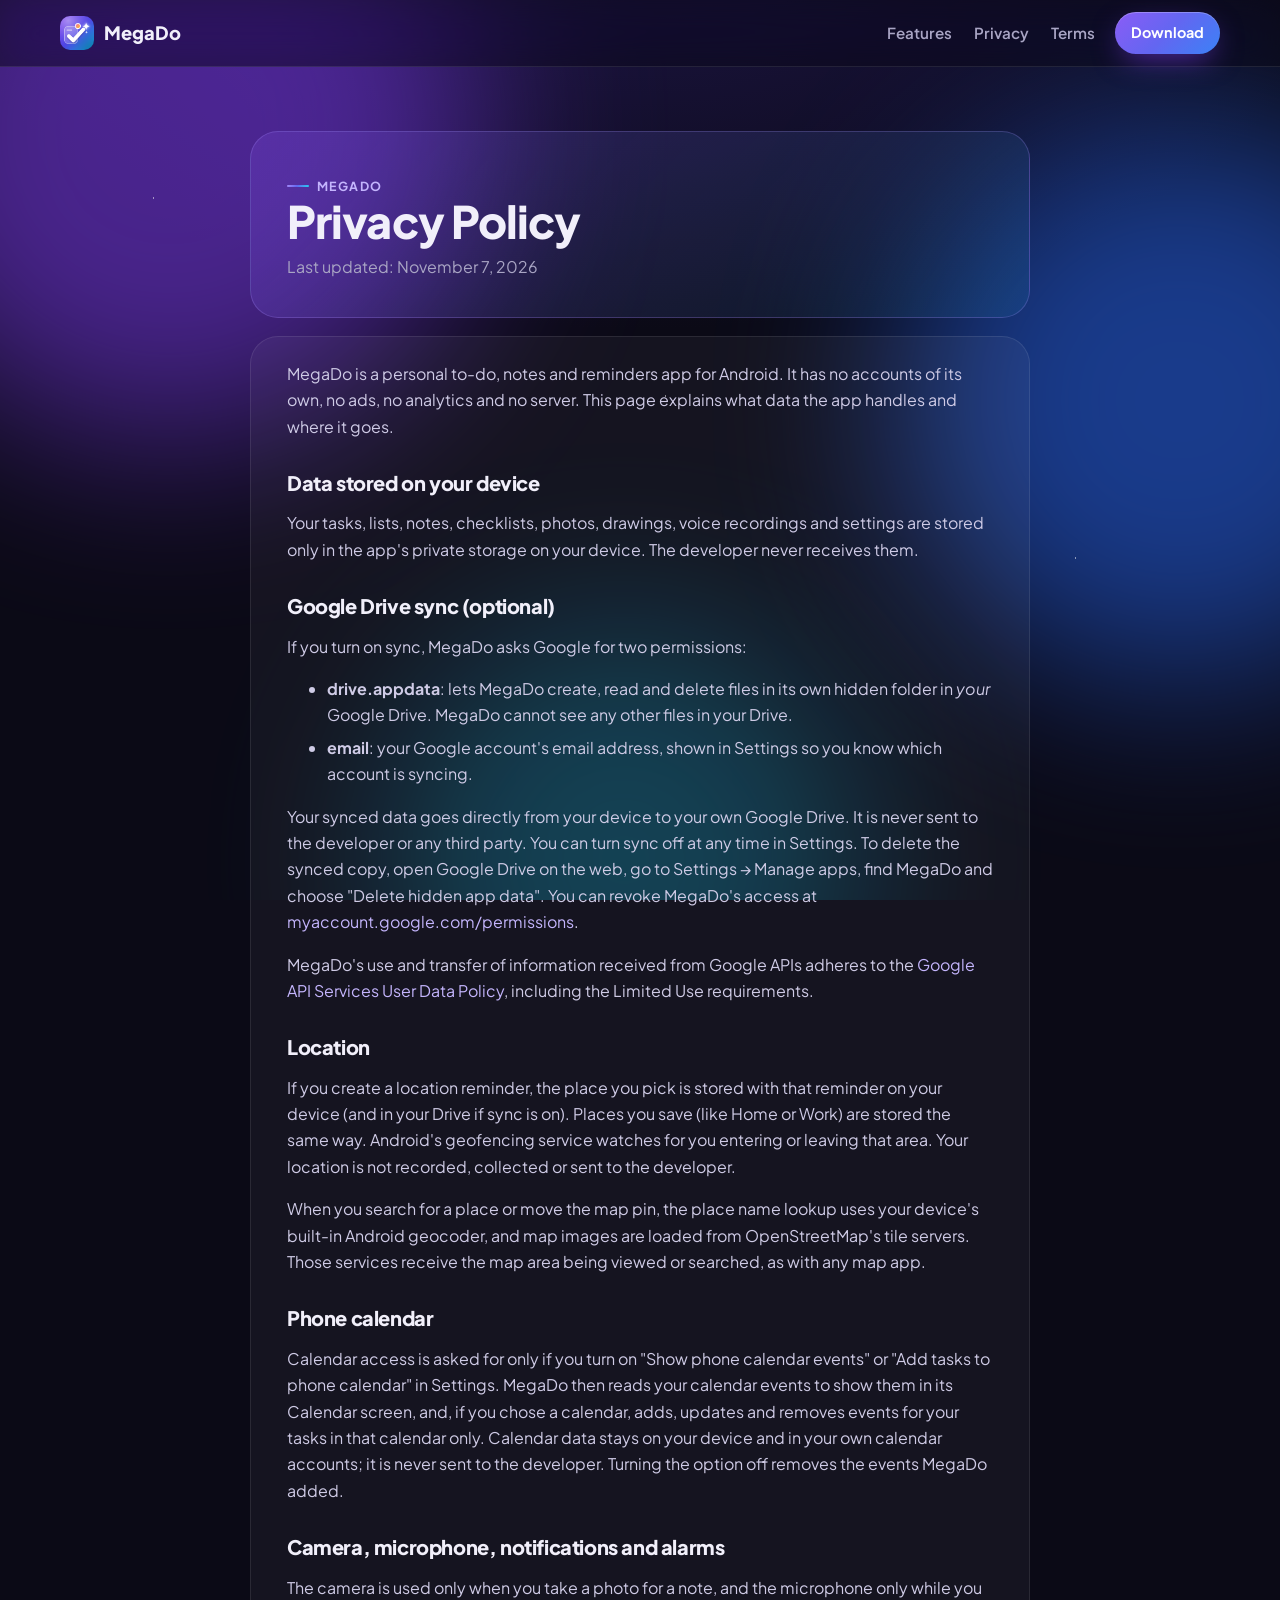
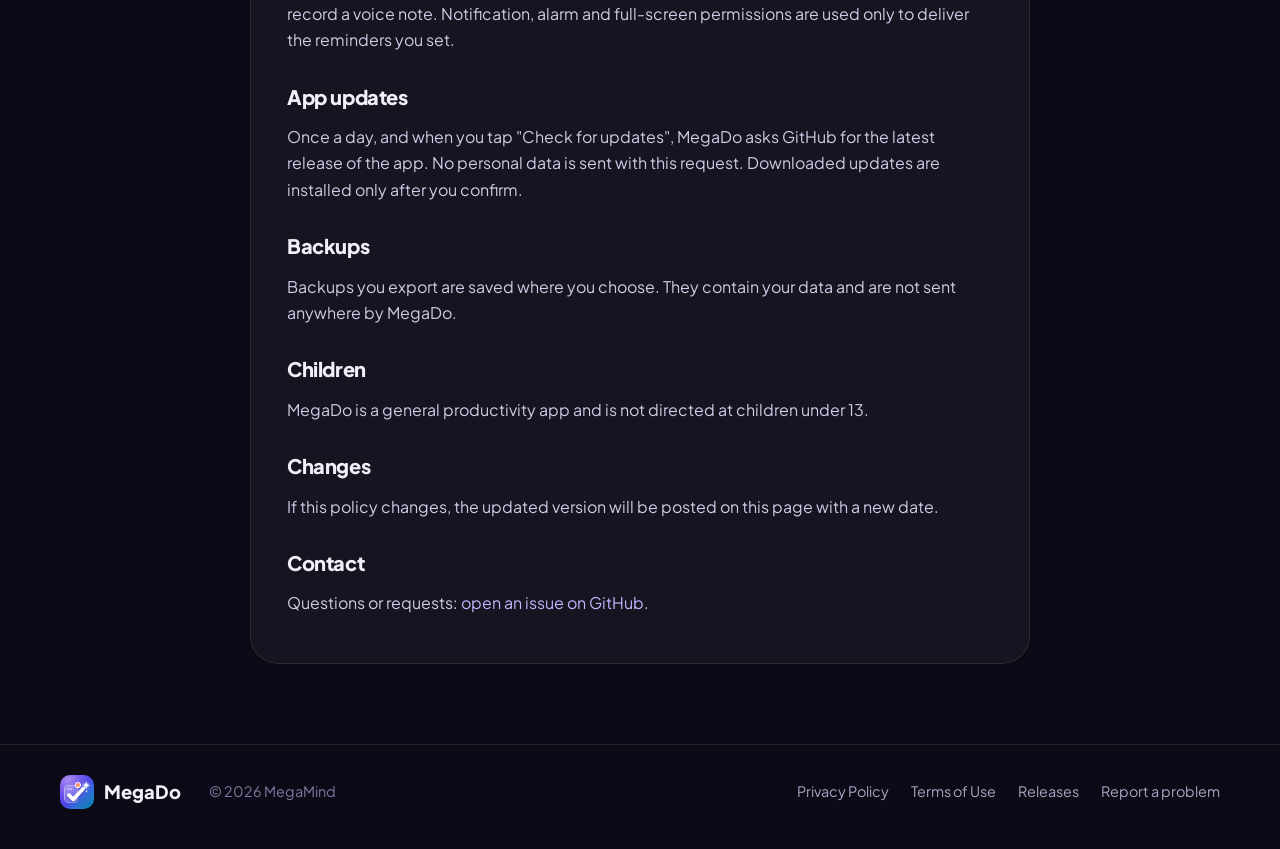
==== privacy.html @ b0abfb49 "2.2: saved places and place-aware quick add (features, FAQ on how fast location reminders fire, priv" ====
<!doctype html>
<html lang="en">
<head>
<meta charset="utf-8">
<meta name="viewport" content="width=device-width, initial-scale=1">
<title>MegaDo Privacy Policy</title>
<meta name="description" content="How MegaDo handles your data: stored on your device, optional sync to your own Google Drive, no ads or tracking.">
<link rel="canonical" href="https://megamind2999.github.io/MegaDoApk/privacy.html">
<link rel="icon" href="icon.png">
<meta name="theme-color" content="#0b0a16">
<link rel="preconnect" href="https://fonts.googleapis.com">
<link rel="preconnect" href="https://fonts.gstatic.com" crossorigin>
<link href="https://fonts.googleapis.com/css2?family=Plus+Jakarta+Sans:wght@400;500;600;700;800&display=swap" rel="stylesheet">
<link rel="stylesheet" href="style.css">
</head>
<body>
<div class="aurora" aria-hidden="true"><span></span><span></span><span></span></div>
<div class="stars" aria-hidden="true"></div>
<header class="topbar">
  <div class="wrap">
    <a class="brand" href="./"><img src="icon.png" alt="" width="34" height="34">MegaDo</a>
    <nav class="links"><a href="./#features">Features</a><a href="privacy.html">Privacy</a><a href="terms.html">Terms</a></nav>
    <a class="btn" href="https://github.com/MegaMind2999/MegaDoApk/releases/latest/download/MegaDo.apk">Download</a>
  </div>
</header>
<main class="wrap">
<div class="doc">
<header>
  <span class="eyebrow">MegaDo</span>
  <h1>Privacy Policy</h1>
  <p>Last updated: November 7, 2026</p>
</header>
<article>
<p>MegaDo is a personal to-do, notes and reminders app for Android. It has no accounts of its own, no ads, no analytics and no server. This page explains what data the app handles and where it goes.</p>

<h2>Data stored on your device</h2>
<p>Your tasks, lists, notes, checklists, photos, drawings, voice recordings and settings are stored only in the app's private storage on your device. The developer never receives them.</p>

<h2>Google Drive sync (optional)</h2>
<p>If you turn on sync, MegaDo asks Google for two permissions:</p>
<ul>
  <li><b>drive.appdata</b>: lets MegaDo create, read and delete files in its own hidden folder in <i>your</i> Google Drive. MegaDo cannot see any other files in your Drive.</li>
  <li><b>email</b>: your Google account's email address, shown in Settings so you know which account is syncing.</li>
</ul>
<p>Your synced data goes directly from your device to your own Google Drive. It is never sent to the developer or any third party. You can turn sync off at any time in Settings. To delete the synced copy, open Google Drive on the web, go to Settings → Manage apps, find MegaDo and choose "Delete hidden app data". You can revoke MegaDo's access at <a href="https://myaccount.google.com/permissions">myaccount.google.com/permissions</a>.</p>
<p>MegaDo's use and transfer of information received from Google APIs adheres to the <a href="https://developers.google.com/terms/api-services-user-data-policy">Google API Services User Data Policy</a>, including the Limited Use requirements.</p>

<h2>Location</h2>
<p>If you create a location reminder, the place you pick is stored with that reminder on your device (and in your Drive if sync is on). Places you save (like Home or Work) are stored the same way. Android's geofencing service watches for you entering or leaving that area. Your location is not recorded, collected or sent to the developer.</p>
<p>When you search for a place or move the map pin, the place name lookup uses your device's built-in Android geocoder, and map images are loaded from OpenStreetMap's tile servers. Those services receive the map area being viewed or searched, as with any map app.</p>

<h2>Phone calendar</h2>
<p>Calendar access is asked for only if you turn on "Show phone calendar events" or "Add tasks to phone calendar" in Settings. MegaDo then reads your calendar events to show them in its Calendar screen, and, if you chose a calendar, adds, updates and removes events for your tasks in that calendar only. Calendar data stays on your device and in your own calendar accounts; it is never sent to the developer. Turning the option off removes the events MegaDo added.</p>

<h2>Camera, microphone, notifications and alarms</h2>
<p>The camera is used only when you take a photo for a note, and the microphone only while you record a voice note. Notification, alarm and full-screen permissions are used only to deliver the reminders you set.</p>

<h2>App updates</h2>
<p>Once a day, and when you tap "Check for updates", MegaDo asks GitHub for the latest release of the app. No personal data is sent with this request. Downloaded updates are installed only after you confirm.</p>

<h2>Backups</h2>
<p>Backups you export are saved where you choose. They contain your data and are not sent anywhere by MegaDo.</p>

<h2>Children</h2>
<p>MegaDo is a general productivity app and is not directed at children under 13.</p>

<h2>Changes</h2>
<p>If this policy changes, the updated version will be posted on this page with a new date.</p>

<h2>Contact</h2>
<p>Questions or requests: <a href="https://github.com/MegaMind2999/MegaDoApk/issues">open an issue on GitHub</a>.</p>
</article>
</div>
</main>
<footer>
  <div class="wrap">
    <a class="brand" href="./"><img src="icon.png" alt="" width="28" height="28">MegaDo</a>
    <span>© 2026 MegaMind</span>
    <nav>
      <a href="privacy.html">Privacy Policy</a>
      <a href="terms.html">Terms of Use</a>
      <a href="https://github.com/MegaMind2999/MegaDoApk/releases">Releases</a>
      <a href="https://github.com/MegaMind2999/MegaDoApk/issues">Report a problem</a>
    </nav>
  </div>
</footer>
</body>
</html>
---- style.css ----
/* MegaDo site: dark aurora theme matching the app icon (violet → indigo → ocean). */
:root {
  --bg: #0b0a16;
  --bg-2: #120f24;
  --fg: #f1effa;
  --muted: #a9a5c4;
  --soft: #7d79a0;
  --line: rgba(255, 255, 255, .09);
  --glass: rgba(255, 255, 255, .045);
  --glass-2: rgba(255, 255, 255, .08);
  --violet: #8b5cf6;
  --indigo: #6366f1;
  --blue: #3b82f6;
  --cyan: #22d3ee;
  --pink: #f472b6;
  --amber: #fbbf24;
  --green: #34d399;
  --grad: linear-gradient(135deg, #a78bfa 0%, #6366f1 45%, #22d3ee 100%);
  --grad-btn: linear-gradient(135deg, #8b5cf6 0%, #6366f1 50%, #3b82f6 100%);
  --radius: 22px;
  --font: "Plus Jakarta Sans", system-ui, -apple-system, "Segoe UI", Roboto, sans-serif;
}

* { box-sizing: border-box; }
html { scroll-behavior: smooth; }
body {
  margin: 0;
  background: var(--bg);
  color: var(--fg);
  font: 16px/1.65 var(--font);
  -webkit-font-smoothing: antialiased;
  overflow-x: hidden;
}
a { color: #c4b5fd; text-decoration: none; }
a:hover { color: #fff; }
img { max-width: 100%; }

/* ── Aurora backdrop ── */
.aurora { position: fixed; inset: 0; z-index: -1; overflow: hidden; background:
  radial-gradient(1200px 700px at 50% -10%, #1d1546 0%, transparent 60%), var(--bg); }
.aurora span { position: absolute; border-radius: 50%; filter: blur(90px); opacity: .55; animation: drift 22s ease-in-out infinite alternate; }
.aurora span:nth-child(1) { width: 620px; height: 620px; background: #7c3aed; top: -180px; left: -140px; }
.aurora span:nth-child(2) { width: 560px; height: 560px; background: #2563eb; top: 120px; right: -180px; animation-duration: 26s; animation-delay: -6s; }
.aurora span:nth-child(3) { width: 480px; height: 480px; background: #0891b2; bottom: -200px; left: 30%; opacity: .35; animation-duration: 30s; animation-delay: -12s; }
.stars { position: fixed; inset: 0; z-index: -1; pointer-events: none; opacity: .5;
  background-image:
    radial-gradient(1.5px 1.5px at 12% 22%, #fff 50%, transparent 51%),
    radial-gradient(1px 1px at 68% 14%, #fff 50%, transparent 51%),
    radial-gradient(1.2px 1.2px at 84% 62%, #fff 50%, transparent 51%),
    radial-gradient(1px 1px at 32% 78%, #fff 50%, transparent 51%),
    radial-gradient(1.4px 1.4px at 52% 44%, #fff 50%, transparent 51%),
    radial-gradient(1px 1px at 92% 30%, #fff 50%, transparent 51%),
    radial-gradient(1px 1px at 6% 66%, #fff 50%, transparent 51%);
}
@keyframes drift { to { transform: translate(80px, 60px) scale(1.15); } }

/* ── Layout ── */
.wrap { width: min(1160px, 100% - 32px); margin-inline: auto; }
section { padding: 96px 0 0; }
.eyebrow { display: inline-flex; align-items: center; gap: 8px; font-size: .78rem; font-weight: 700; letter-spacing: .12em;
  text-transform: uppercase; color: #c4b5fd; }
.eyebrow::before { content: ""; width: 22px; height: 2px; border-radius: 2px; background: var(--grad); }
h1, h2, h3 { line-height: 1.12; letter-spacing: -.02em; margin: 0; }
h2 { font-size: clamp(1.9rem, 4vw, 2.8rem); font-weight: 800; margin-top: 12px; }
.lead { color: var(--muted); font-size: 1.12rem; max-width: 640px; }
.grad-text { background: var(--grad); -webkit-background-clip: text; background-clip: text; color: transparent; }
.center { text-align: center; }
.center .lead { margin-inline: auto; }

/* ── Top bar ── */
.topbar { position: sticky; top: 0; z-index: 10; backdrop-filter: blur(16px) saturate(140%); -webkit-backdrop-filter: blur(16px) saturate(140%);
  background: rgba(11, 10, 22, .55); border-bottom: 1px solid var(--line); }
.topbar .wrap { display: flex; align-items: center; gap: 20px; height: 66px; }
.brand { display: flex; align-items: center; gap: 10px; font-weight: 800; font-size: 1.15rem; color: var(--fg); }
.brand img { width: 34px; height: 34px; border-radius: 10px; }
.links { display: flex; gap: 22px; margin-left: auto; font-weight: 600; font-size: .95rem; }
.links a { color: var(--muted); }
.links a:hover { color: var(--fg); }
.topbar .btn { padding: 9px 16px; font-size: .9rem; }
@media (max-width: 760px) { .links { display: none; } .topbar .btn { margin-left: auto; } }

/* ── Buttons ── */
.btn { display: inline-flex; align-items: center; gap: 10px; padding: 14px 24px; border-radius: 999px; font-weight: 700;
  color: #fff; background: var(--grad-btn); box-shadow: 0 10px 30px -8px rgba(124, 58, 237, .7), inset 0 1px 0 rgba(255,255,255,.25);
  transition: transform .2s ease, box-shadow .2s ease; }
.btn:hover { color: #fff; transform: translateY(-2px); box-shadow: 0 16px 40px -8px rgba(124, 58, 237, .85), inset 0 1px 0 rgba(255,255,255,.25); }
.btn svg { width: 20px; height: 20px; }
.btn.ghost { background: var(--glass); border: 1px solid var(--line); box-shadow: none; color: var(--fg); }
.btn.ghost:hover { background: var(--glass-2); }

/* ── Hero ── */
.hero { padding: 72px 0 40px; display: grid; grid-template-columns: 1.05fr .95fr; gap: 48px; align-items: center; }
.hero h1 { font-size: clamp(2.6rem, 6vw, 4.4rem); font-weight: 800; margin: 18px 0 18px; }
.hero .lead { font-size: 1.2rem; }
.hero .actions { display: flex; gap: 14px; flex-wrap: wrap; margin-top: 30px; }
.pills { display: flex; flex-wrap: wrap; gap: 10px; margin-top: 26px; }
.pill { font-size: .85rem; font-weight: 600; color: var(--muted); padding: 7px 13px; border-radius: 999px; background: var(--glass); border: 1px solid var(--line); }
.pill b { color: var(--fg); }
@media (max-width: 920px) { .hero { grid-template-columns: 1fr; text-align: center; } .hero .lead { margin-inline: auto; } .hero .actions, .pills { justify-content: center; } }

/* ── Phone mockup (pure HTML/CSS, sample data) ── */
.stage { position: relative; display: grid; place-items: center; min-height: 600px; }
.glow { position: absolute; width: 420px; height: 420px; border-radius: 50%; background: var(--grad); filter: blur(80px); opacity: .45; }
.phone { position: relative; width: 300px; height: 610px; border-radius: 46px; padding: 12px; background: linear-gradient(160deg, #2a2545, #0f0d1d);
  box-shadow: 0 50px 100px -30px rgba(0,0,0,.8), 0 0 0 1px rgba(255,255,255,.12), inset 0 0 0 2px rgba(255,255,255,.04);
  transform: rotate(-4deg); animation: float 7s ease-in-out infinite; }
.screen { position: relative; height: 100%; border-radius: 36px; overflow: hidden; padding: 38px 16px 16px;
  background: radial-gradient(140% 80% at 0% 0%, #3b2a7a 0%, transparent 60%), radial-gradient(120% 80% at 100% 100%, #0e4a6b 0%, transparent 60%), #120f24; }
.notch { position: absolute; top: 12px; left: 50%; transform: translateX(-50%); width: 84px; height: 22px; border-radius: 20px; background: #05040b; }
.app-date { font-size: .62rem; letter-spacing: .1em; font-weight: 700; color: #b9b3dc; text-transform: uppercase; }
.app-hello { font-size: 1.15rem; font-weight: 800; margin: 2px 0 12px; }
.hero-card { border-radius: 20px; padding: 14px; display: flex; gap: 14px; align-items: center; background: var(--grad-btn);
  box-shadow: 0 14px 30px -12px rgba(99, 102, 241, .9); }
.ring { --p: 60; width: 64px; height: 64px; border-radius: 50%; flex: none; display: grid; place-items: center;
  background: conic-gradient(#fff calc(var(--p) * 1%), rgba(255,255,255,.22) 0); }
.ring::after { content: "60%"; width: 50px; height: 50px; border-radius: 50%; display: grid; place-items: center; font-weight: 800; font-size: .82rem; background: #6d5bf0; }
.hero-card small { display: block; font-size: .6rem; letter-spacing: .1em; text-transform: uppercase; opacity: .85; font-weight: 700; }
.hero-card strong { font-size: 1rem; }
.hero-card .streak { display: inline-block; margin-top: 4px; font-size: .62rem; font-weight: 700; padding: 2px 8px; border-radius: 99px; background: rgba(255,255,255,.2); }
.bars { display: flex; gap: 6px; align-items: flex-end; height: 34px; margin-top: 8px; }
.bars i { width: 8px; border-radius: 4px; background: rgba(255,255,255,.35); }
.bars i.on { background: #fff; }
.quick { margin: 12px 0; border-radius: 14px; padding: 10px 12px; font-size: .72rem; color: #a9a5c4; background: rgba(255,255,255,.07); border: 1px solid rgba(255,255,255,.08); display: flex; justify-content: space-between; }
.quick b { color: #fff; font-weight: 600; }
.section-label { font-size: .7rem; font-weight: 800; margin: 12px 2px 6px; color: #d9d4ff; }
.task { display: flex; gap: 10px; align-items: flex-start; padding: 11px 12px; border-radius: 14px; margin-bottom: 8px; background: rgba(255,255,255,.07); border: 1px solid rgba(255,255,255,.07); }
.check { width: 18px; height: 18px; border-radius: 50%; flex: none; border: 2px solid #8b84b8; margin-top: 1px; }
.check.done { border: 0; background: var(--grad-btn); position: relative; }
.check.done::after { content: ""; position: absolute; left: 6px; top: 3px; width: 5px; height: 9px; border: solid #fff; border-width: 0 2px 2px 0; transform: rotate(45deg); }
.task p { margin: 0; font-size: .78rem; font-weight: 700; }
.task.done p { text-decoration: line-through; color: #8b84b8; }
.chips { display: flex; gap: 5px; margin-top: 5px; flex-wrap: wrap; }
.chip { font-size: .58rem; font-weight: 700; padding: 2px 7px; border-radius: 99px; background: rgba(139, 92, 246, .25); color: #d8ccff; }
.chip.a { background: rgba(251, 191, 36, .2); color: #fde68a; }
.chip.l { background: rgba(34, 211, 238, .18); color: #a5f3fc; }
.chip.r { background: rgba(244, 114, 182, .2); color: #fbcfe8; }
.fab { position: absolute; right: 16px; bottom: 18px; width: 48px; height: 48px; border-radius: 16px; background: var(--grad-btn);
  display: grid; place-items: center; font-size: 1.6rem; font-weight: 400; box-shadow: 0 10px 24px -6px rgba(99,102,241,.9); }

.float-card { position: absolute; display: flex; gap: 10px; align-items: center; padding: 11px 14px; border-radius: 16px; font-size: .8rem;
  background: rgba(24, 20, 46, .72); border: 1px solid rgba(255,255,255,.12); backdrop-filter: blur(14px); -webkit-backdrop-filter: blur(14px);
  box-shadow: 0 18px 40px -16px rgba(0,0,0,.8); animation: float 6s ease-in-out infinite; white-space: nowrap; text-align: left; }
.float-card b { display: block; font-size: .82rem; }
.float-card span { color: var(--muted); font-size: .72rem; }
.float-card .ico { width: 34px; height: 34px; border-radius: 11px; display: grid; place-items: center; flex: none; }
.float-card .ico svg { width: 18px; height: 18px; }
.fc-1 { top: -6px; right: 8px; animation-delay: -1s; }
.fc-2 { top: 300px; right: -20px; animation-delay: -3s; }
.fc-3 { bottom: 60px; left: 0; animation-delay: -5s; }
@keyframes float { 0%, 100% { translate: 0 0; } 50% { translate: 0 -12px; } }
@media (max-width: 520px) { .fc-1 { right: -4px; top: -10px; } .fc-2 { right: -4px; } .fc-3 { left: 4px; } .float-card { font-size: .72rem; } }

/* ── Feature grid ── */
.features { display: grid; grid-template-columns: repeat(3, 1fr); gap: 18px; margin-top: 44px; }
.feature { position: relative; padding: 26px; border-radius: var(--radius); background: var(--glass); border: 1px solid var(--line); overflow: hidden;
  transition: transform .25s ease, border-color .25s ease, background .25s ease; }
.feature::before { content: ""; position: absolute; inset: 0; border-radius: inherit; padding: 1px; background: var(--grad); opacity: 0;
  -webkit-mask: linear-gradient(#000 0 0) content-box, linear-gradient(#000 0 0); -webkit-mask-composite: xor; mask-composite: exclude; transition: opacity .25s ease; }
.feature:hover { transform: translateY(-4px); background: var(--glass-2); }
.feature:hover::before { opacity: 1; }
.feature .ico { width: 48px; height: 48px; border-radius: 15px; display: grid; place-items: center; margin-bottom: 16px; }
.feature .ico svg { width: 24px; height: 24px; }
.feature h3 { font-size: 1.12rem; font-weight: 800; margin-bottom: 6px; }
.feature p { margin: 0; color: var(--muted); font-size: .95rem; }
.feature.big { grid-column: span 2; display: grid; grid-template-columns: 1fr 1.1fr; gap: 28px; align-items: center; }
@media (max-width: 960px) { .features { grid-template-columns: 1fr 1fr; } }
@media (max-width: 640px) { .features { grid-template-columns: 1fr; } .feature.big { grid-column: auto; grid-template-columns: 1fr; } }

.i-violet { background: rgba(139, 92, 246, .18); color: #c4b5fd; }
.i-blue { background: rgba(59, 130, 246, .18); color: #93c5fd; }
.i-cyan { background: rgba(34, 211, 238, .16); color: #67e8f9; }
.i-pink { background: rgba(244, 114, 182, .17); color: #f9a8d4; }
.i-amber { background: rgba(251, 191, 36, .16); color: #fcd34d; }
.i-green { background: rgba(52, 211, 153, .16); color: #6ee7b7; }

/* alert-level scale inside the big card */
.levels { display: grid; grid-template-columns: repeat(4, 1fr); gap: 10px; }
.level { text-align: center; padding: 18px 8px 16px; border-radius: 18px; background: rgba(255,255,255,.05); border: 1px solid var(--line); font-size: .9rem; font-weight: 800; }
.level .meter { height: 70px; display: flex; align-items: flex-end; justify-content: center; margin-bottom: 12px; }
.level .meter i { width: 22px; border-radius: 7px; background: var(--grad); box-shadow: 0 8px 20px -6px rgba(99,102,241,.8); }
.level.hot { background: linear-gradient(180deg, rgba(139,92,246,.22), rgba(255,255,255,.04)); border-color: rgba(167,139,250,.35); }
.level span { display: block; color: var(--soft); font-weight: 600; font-size: .72rem; margin-top: 2px; }
.tags { display: flex; flex-wrap: wrap; gap: 8px; margin-top: 18px; }
.tags span { font-size: .78rem; font-weight: 700; padding: 6px 11px; border-radius: 99px; background: rgba(251,191,36,.12); color: #fde68a; border: 1px solid rgba(251,191,36,.18); }

/* ── Sync steps ── */
.steps { display: grid; grid-template-columns: repeat(3, 1fr); gap: 18px; margin-top: 44px; counter-reset: s; }
.step { padding: 26px; border-radius: var(--radius); background: var(--glass); border: 1px solid var(--line); position: relative; }
.step::before { counter-increment: s; content: counter(s); display: grid; place-items: center; width: 38px; height: 38px; border-radius: 12px;
  background: var(--grad-btn); font-weight: 800; margin-bottom: 14px; }
.step h3 { font-size: 1.05rem; font-weight: 800; margin-bottom: 6px; }
.step p { margin: 0; color: var(--muted); font-size: .95rem; }
@media (max-width: 760px) { .steps { grid-template-columns: 1fr; } }

/* ── Privacy band ── */
.band { margin-top: 96px; padding: 48px; border-radius: 32px; display: grid; grid-template-columns: auto 1fr; gap: 32px; align-items: center;
  background: linear-gradient(135deg, rgba(139,92,246,.18), rgba(34,211,238,.10)); border: 1px solid rgba(167,139,250,.25); }
.band .shield { width: 88px; height: 88px; border-radius: 26px; display: grid; place-items: center; background: var(--grad-btn); box-shadow: 0 20px 40px -14px rgba(99,102,241,.9); }
.band .shield svg { width: 44px; height: 44px; color: #fff; }
.band h2 { margin: 0 0 8px; font-size: clamp(1.5rem, 3vw, 2rem); }
.band p { margin: 0; color: var(--muted); }
.band ul { display: flex; flex-wrap: wrap; gap: 10px; list-style: none; padding: 0; margin: 16px 0 0; }
.band li { font-size: .85rem; font-weight: 700; padding: 6px 12px; border-radius: 99px; background: rgba(255,255,255,.08); }
@media (max-width: 700px) { .band { grid-template-columns: 1fr; text-align: center; padding: 32px 22px; } .band .shield { margin: 0 auto; } .band ul { justify-content: center; } }

/* ── Screenshots (hidden until images exist) ── */
.shots { display: flex; gap: 18px; margin-top: 40px; overflow-x: auto; scroll-snap-type: x mandatory; padding: 6px 2px 18px;
  scrollbar-width: thin; scrollbar-color: rgba(167,139,250,.4) transparent; }
.shots figure { margin: 0; flex: 0 0 calc((100% - 5 * 18px) / 6); min-width: 168px; scroll-snap-align: start; }
.shots img { width: 100%; border-radius: 22px; border: 1px solid var(--line); display: block; box-shadow: 0 30px 60px -30px rgba(0,0,0,.9);
  transition: transform .25s ease; }
.shots figure:hover img { transform: translateY(-6px); }
.shots figcaption { text-align: center; color: var(--muted); font-size: .9rem; margin-top: 10px; font-weight: 600; }

/* ── FAQ ── */
.faq { max-width: 780px; margin: 40px auto 0; display: grid; gap: 12px; }
.faq details { border-radius: 18px; background: var(--glass); border: 1px solid var(--line); padding: 4px 22px; }
.faq summary { cursor: pointer; list-style: none; font-weight: 700; padding: 16px 0; display: flex; justify-content: space-between; gap: 16px; }
.faq summary::-webkit-details-marker { display: none; }
.faq summary::after { content: "+"; font-size: 1.4rem; line-height: 1; color: #c4b5fd; transition: transform .2s ease; }
.faq details[open] summary::after { transform: rotate(45deg); }
.faq details p { margin: 0 0 18px; color: var(--muted); }

/* ── Download CTA ── */
.cta { margin-top: 96px; padding: 64px 32px; border-radius: 36px; text-align: center; position: relative; overflow: hidden;
  background: radial-gradient(80% 120% at 50% 0%, rgba(139,92,246,.45), transparent 70%), linear-gradient(180deg, #19143a, #0f0d22);
  border: 1px solid rgba(167,139,250,.3); }
.cta img { width: 88px; height: 88px; border-radius: 24px; box-shadow: 0 20px 50px -12px rgba(124,58,237,.9); }
.cta h2 { margin: 20px 0 10px; }
.cta .actions { display: flex; gap: 14px; justify-content: center; flex-wrap: wrap; margin-top: 28px; }
.install { display: grid; grid-template-columns: repeat(3, 1fr); gap: 14px; max-width: 820px; margin: 36px auto 0; text-align: left; }
.install div { padding: 16px 18px; border-radius: 16px; background: rgba(255,255,255,.05); border: 1px solid var(--line); font-size: .92rem; color: var(--muted); }
.install b { display: block; color: var(--fg); margin-bottom: 2px; }
@media (max-width: 700px) { .install { grid-template-columns: 1fr; } }

/* ── Footer ── */
footer { margin-top: 80px; padding: 30px 0 40px; border-top: 1px solid var(--line); color: var(--soft); font-size: .9rem; }
footer .wrap { display: flex; flex-wrap: wrap; gap: 14px 28px; align-items: center; }
footer nav { display: flex; gap: 22px; margin-left: auto; flex-wrap: wrap; }
footer a { color: var(--muted); }

/* ── Reveal on scroll ── */
.js .reveal { opacity: 0; transform: translateY(24px); transition: opacity .7s ease, transform .7s ease; }
.js .reveal.in { opacity: 1; transform: none; }

/* ── Legal pages ── */
.doc { max-width: 780px; margin: 0 auto; padding: 64px 0 0; }
.doc header { padding: 36px; border-radius: 28px; background: linear-gradient(135deg, rgba(139,92,246,.2), rgba(34,211,238,.08)); border: 1px solid rgba(167,139,250,.25); }
.doc h1 { font-size: clamp(2rem, 5vw, 2.8rem); font-weight: 800; }
.doc header p { margin: 8px 0 0; color: var(--muted); }
.doc article { margin-top: 18px; padding: 8px 36px 30px; border-radius: 28px; background: var(--glass); border: 1px solid var(--line); }
.doc h2 { font-size: 1.25rem; margin: 32px 0 8px; }
.doc p, .doc li { color: #cfcbe6; }
.doc li { margin: 6px 0; }
@media (max-width: 600px) { .doc header, .doc article { padding-left: 20px; padding-right: 20px; } }

/* ── "More from MegaMind" (same block as on MegaShare's site) ── */
.promo { margin-top: 44px; display: grid; grid-template-columns: auto 1fr auto; gap: 26px; align-items: center; padding: 30px 34px; border-radius: 30px;
  background: linear-gradient(135deg, rgba(139,92,246,.16), rgba(59,130,246,.08)); border: 1px solid rgba(167,139,250,.25); position: relative; overflow: hidden; }
.promo::after { content: ""; position: absolute; width: 260px; height: 260px; right: -80px; top: -120px; border-radius: 50%; background: var(--grad); filter: blur(70px); opacity: .25; pointer-events: none; }
.promo img { width: 96px; height: 96px; border-radius: 26px; box-shadow: 0 20px 44px -14px rgba(124,58,237,.9); }
.promo h3 { font-size: 1.45rem; font-weight: 800; }
.promo p { margin: 6px 0 0; color: var(--muted); }
.promo .tags span { background: rgba(139,92,246,.14); color: #ddd6fe; border-color: rgba(167,139,250,.22); }
.promo .actions { display: flex; flex-direction: column; gap: 10px; position: relative; z-index: 1; }
@media (max-width: 820px) { .promo { grid-template-columns: 1fr; text-align: center; padding: 30px 22px; } .promo img { margin: 0 auto; } .promo .tags { justify-content: center; } .promo .actions { align-items: center; } }

/* ── Screenshot viewer (click a screenshot to see it big) ── */
.shots img { cursor: zoom-in; }
.lb { position: fixed; inset: 0; z-index: 100; display: grid; place-items: center; padding: 24px 72px;
  background: rgba(6, 5, 14, .88); backdrop-filter: blur(14px); -webkit-backdrop-filter: blur(14px);
  opacity: 0; transition: opacity .2s ease; }
.lb[hidden] { display: none; }
.lb:not(.open) { pointer-events: none; }
.lb.open { opacity: 1; }
.lb figure { margin: 0; display: flex; flex-direction: column; align-items: center; gap: 14px; max-height: 100%; }
.lb img { display: block; max-width: min(92vw, 520px); max-height: calc(100vh - 110px); width: auto; height: auto; border-radius: 26px;
  border: 1px solid rgba(255,255,255,.14); box-shadow: 0 40px 90px -30px rgba(0,0,0,.95), 0 0 0 6px rgba(255,255,255,.04);
  transform: scale(.96); transition: transform .25s ease; cursor: default; user-select: none; -webkit-user-drag: none; }
.lb.open img { transform: none; }
.lb figcaption { color: var(--fg); font-weight: 700; text-align: center; }
.lb figcaption span { color: var(--soft); font-weight: 600; margin-left: 8px; }
.lb button { position: absolute; display: grid; place-items: center; width: 48px; height: 48px; border-radius: 50%; cursor: pointer;
  color: #fff; background: rgba(255,255,255,.1); border: 1px solid rgba(255,255,255,.16); transition: background .2s ease, transform .2s ease; }
.lb button:hover { background: rgba(255,255,255,.2); }
.lb button svg { width: 22px; height: 22px; fill: none; stroke: currentColor; stroke-width: 2.4; stroke-linecap: round; stroke-linejoin: round; }
.lb .lb-x { top: 18px; right: 18px; }
.lb .lb-prev { left: 18px; top: 50%; translate: 0 -50%; }
.lb .lb-next { right: 18px; top: 50%; translate: 0 -50%; }
@media (max-width: 640px) {
  .lb { padding: 64px 12px 24px; }
  .lb img { max-height: calc(100vh - 150px); border-radius: 20px; }
  .lb .lb-prev, .lb .lb-next { top: auto; bottom: 18px; translate: none; }
  .lb .lb-x { top: 12px; right: 12px; }
}
body.lb-lock { overflow: hidden; }

@media (prefers-reduced-motion: reduce) {
  *, *::before, *::after { animation: none !important; transition: none !important; }
  .js .reveal { opacity: 1; transform: none; }
  html { scroll-behavior: auto; }
}
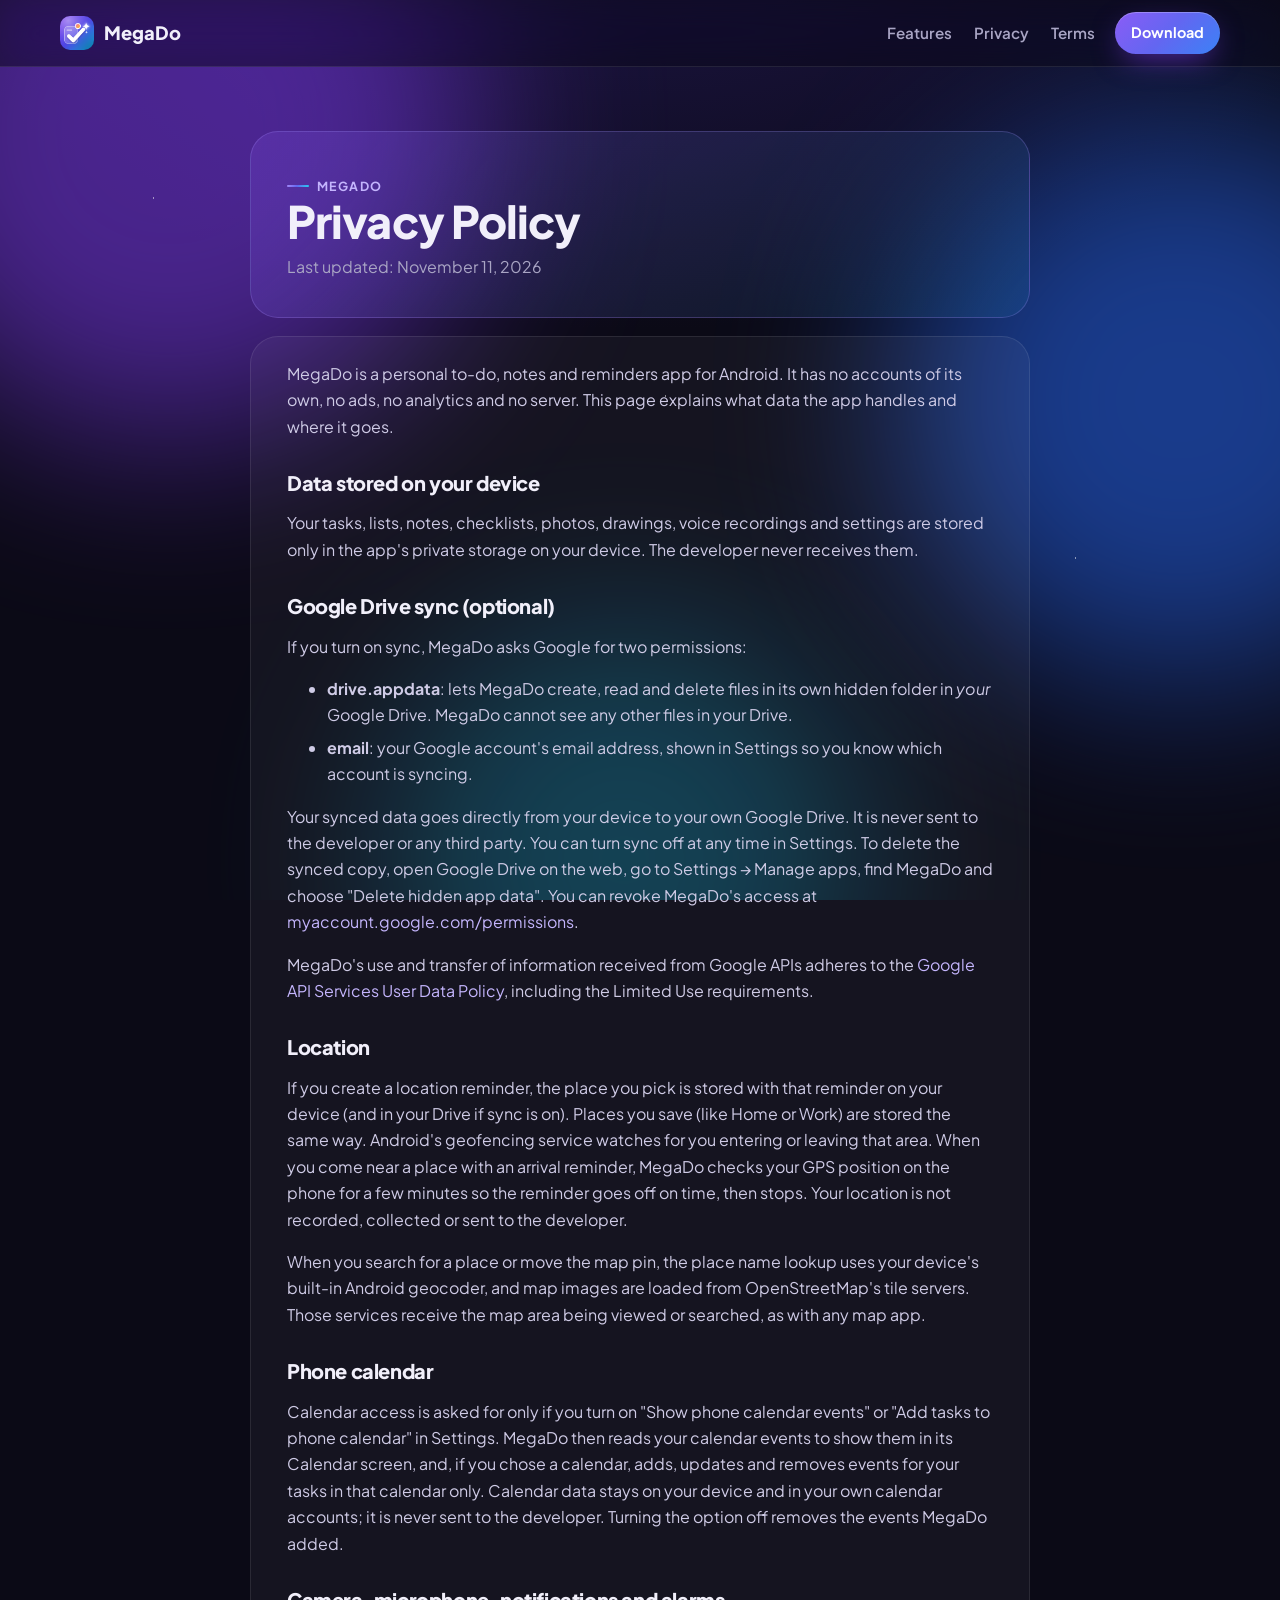
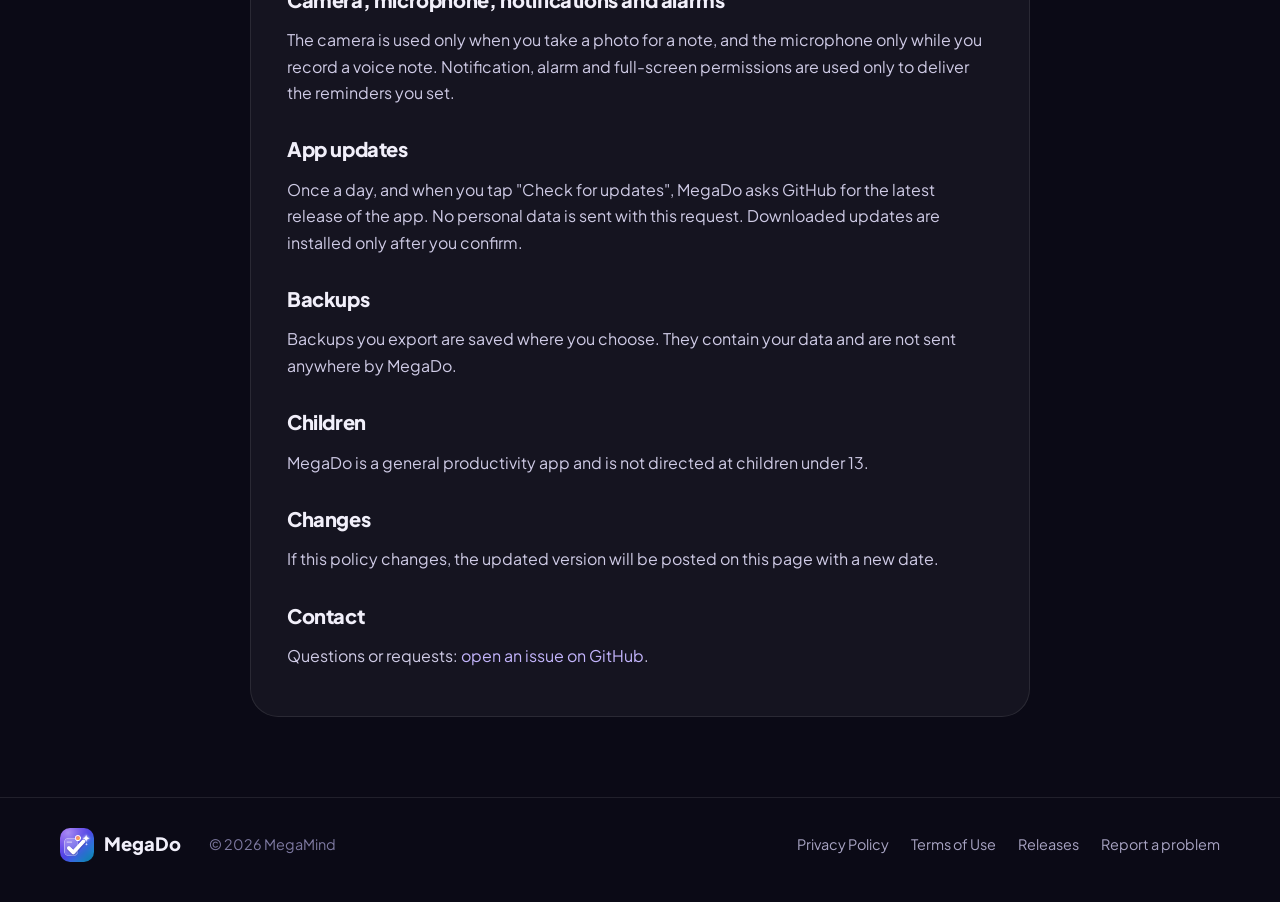
==== commit b2ff375a: "2.3: location reminders on arrival, "getting close" heads-up (FAQ, privacy) Co-Authored-By: Claude O" ====
--- a/privacy.html
+++ b/privacy.html
@@ -28,7 +28,7 @@
 <header>
   <span class="eyebrow">MegaDo</span>
   <h1>Privacy Policy</h1>
-  <p>Last updated: November 7, 2026</p>
+  <p>Last updated: November 11, 2026</p>
 </header>
 <article>
 <p>MegaDo is a personal to-do, notes and reminders app for Android. It has no accounts of its own, no ads, no analytics and no server. This page explains what data the app handles and where it goes.</p>
@@ -46,7 +46,7 @@
 <p>MegaDo's use and transfer of information received from Google APIs adheres to the <a href="https://developers.google.com/terms/api-services-user-data-policy">Google API Services User Data Policy</a>, including the Limited Use requirements.</p>
 
 <h2>Location</h2>
-<p>If you create a location reminder, the place you pick is stored with that reminder on your device (and in your Drive if sync is on). Places you save (like Home or Work) are stored the same way. Android's geofencing service watches for you entering or leaving that area. Your location is not recorded, collected or sent to the developer.</p>
+<p>If you create a location reminder, the place you pick is stored with that reminder on your device (and in your Drive if sync is on). Places you save (like Home or Work) are stored the same way. Android's geofencing service watches for you entering or leaving that area. When you come near a place with an arrival reminder, MegaDo checks your GPS position on the phone for a few minutes so the reminder goes off on time, then stops. Your location is not recorded, collected or sent to the developer.</p>
 <p>When you search for a place or move the map pin, the place name lookup uses your device's built-in Android geocoder, and map images are loaded from OpenStreetMap's tile servers. Those services receive the map area being viewed or searched, as with any map app.</p>
 
 <h2>Phone calendar</h2>
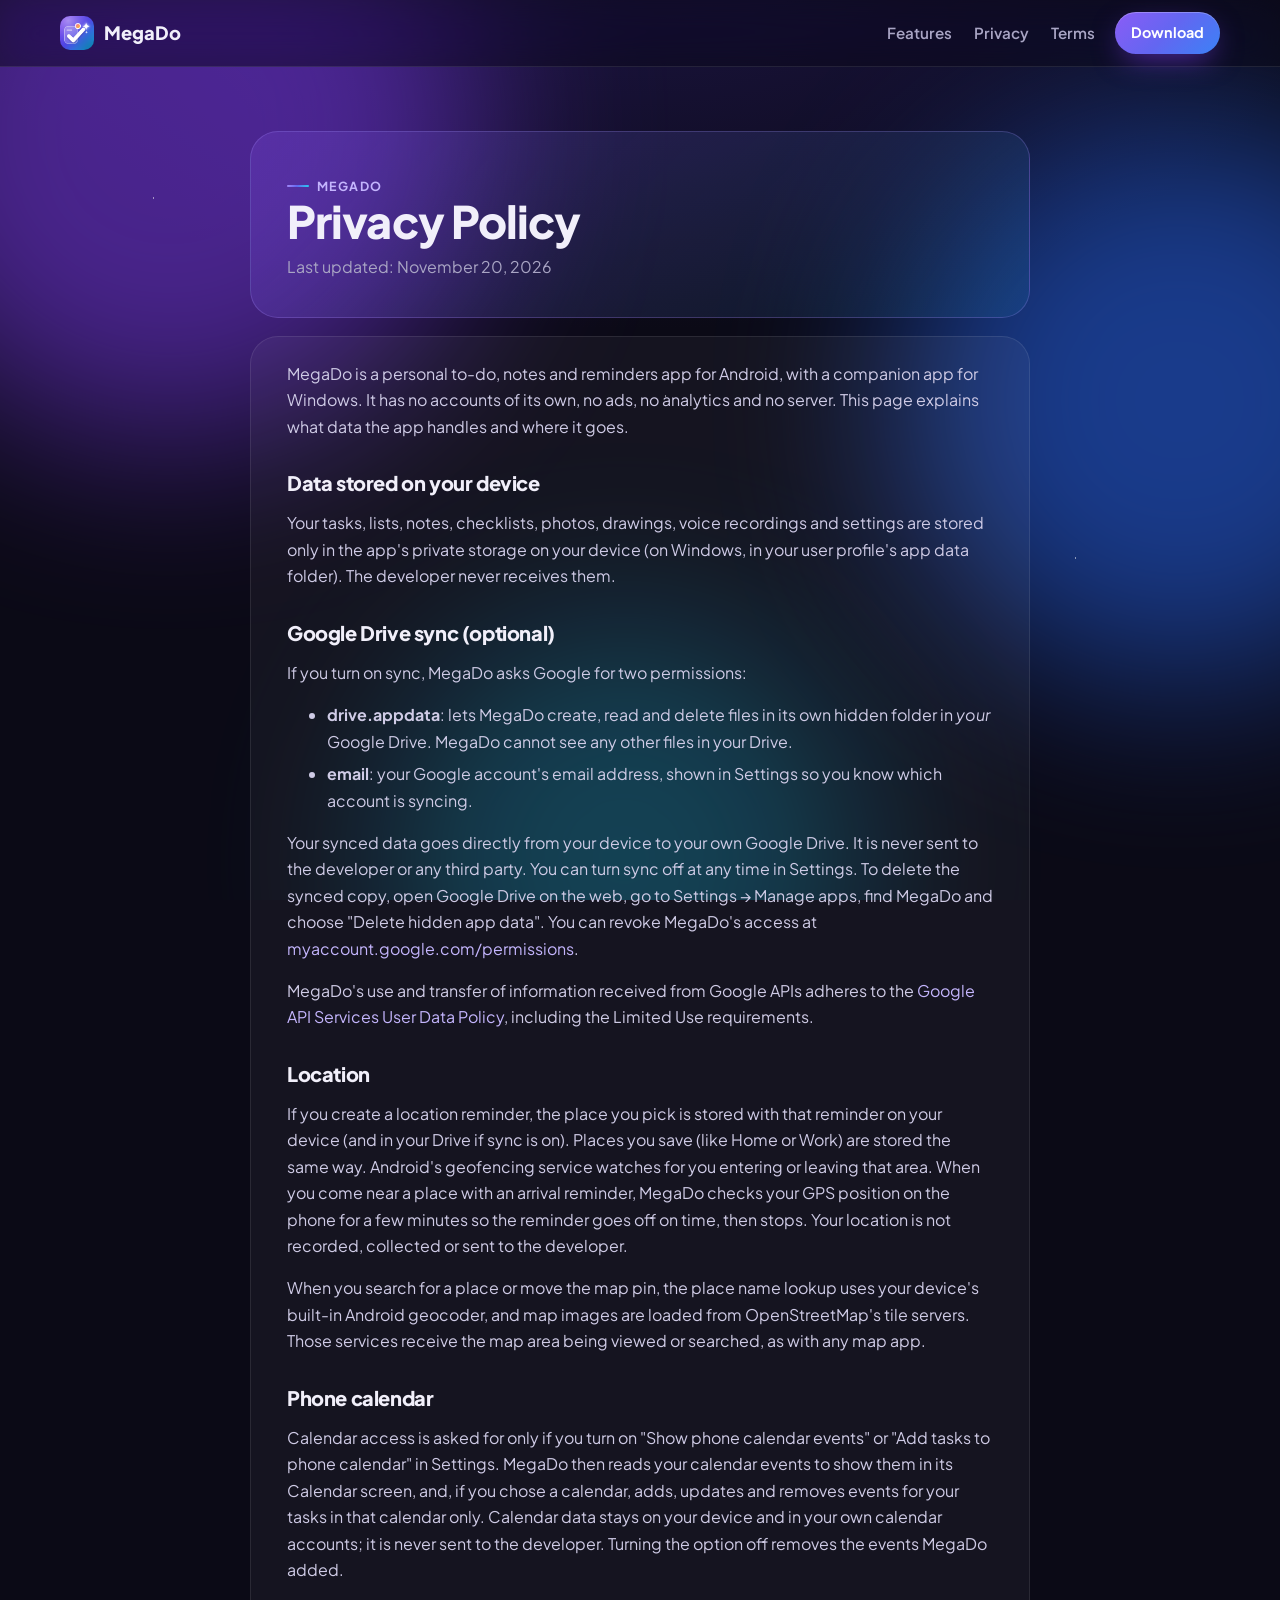
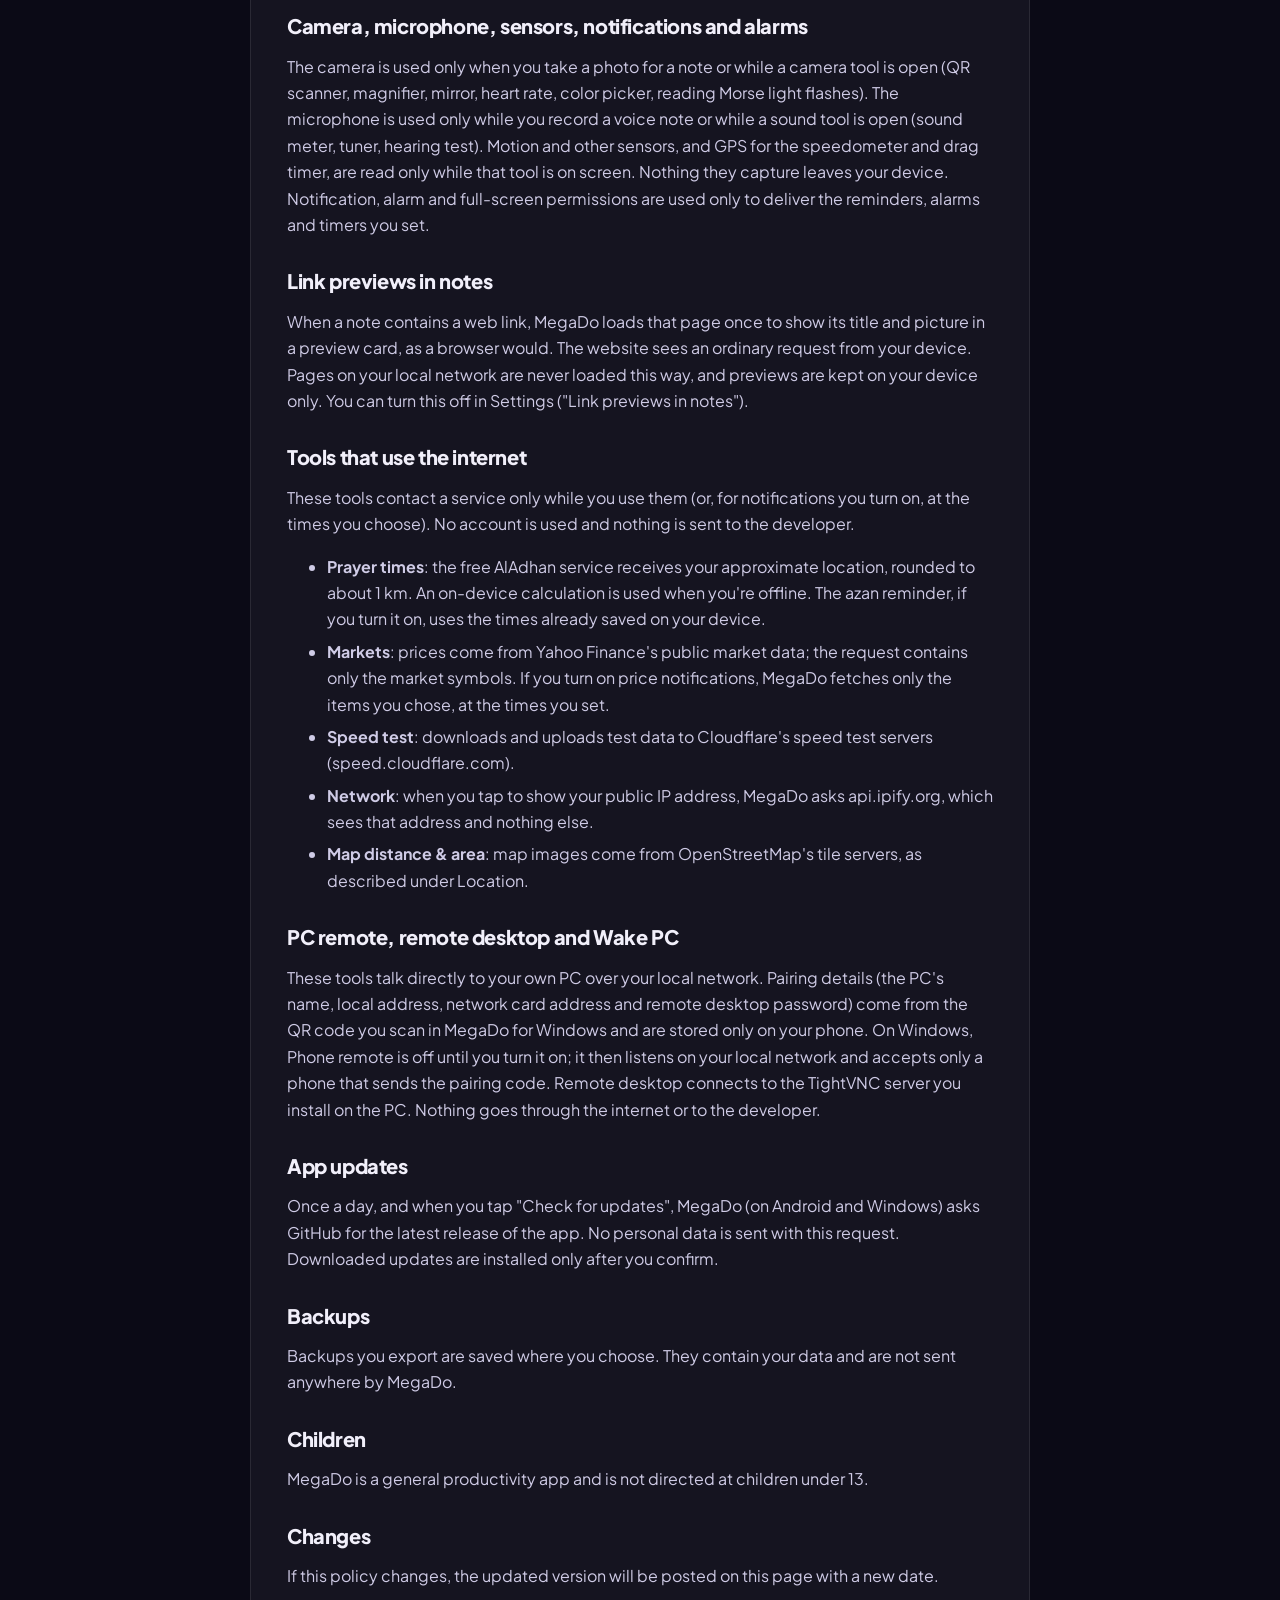
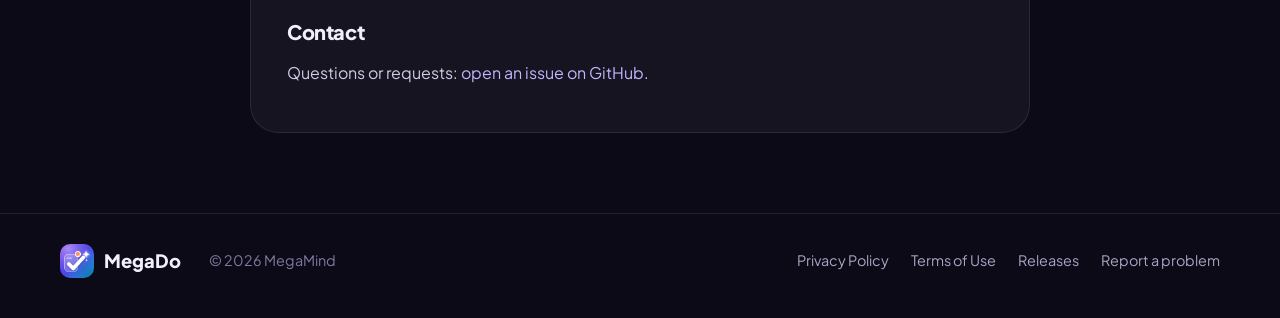
==== commit 881e26de: "2.6: new screenshots, 59 tools, markets, PC remote, Markdown and Scan & enhance - Screenshots retake" ====
--- a/privacy.html
+++ b/privacy.html
@@ -28,13 +28,13 @@
 <header>
   <span class="eyebrow">MegaDo</span>
   <h1>Privacy Policy</h1>
-  <p>Last updated: November 11, 2026</p>
+  <p>Last updated: November 20, 2026</p>
 </header>
 <article>
-<p>MegaDo is a personal to-do, notes and reminders app for Android. It has no accounts of its own, no ads, no analytics and no server. This page explains what data the app handles and where it goes.</p>
+<p>MegaDo is a personal to-do, notes and reminders app for Android, with a companion app for Windows. It has no accounts of its own, no ads, no analytics and no server. This page explains what data the app handles and where it goes.</p>
 
 <h2>Data stored on your device</h2>
-<p>Your tasks, lists, notes, checklists, photos, drawings, voice recordings and settings are stored only in the app's private storage on your device. The developer never receives them.</p>
+<p>Your tasks, lists, notes, checklists, photos, drawings, voice recordings and settings are stored only in the app's private storage on your device (on Windows, in your user profile's app data folder). The developer never receives them.</p>
 
 <h2>Google Drive sync (optional)</h2>
 <p>If you turn on sync, MegaDo asks Google for two permissions:</p>
@@ -52,11 +52,27 @@
 <h2>Phone calendar</h2>
 <p>Calendar access is asked for only if you turn on "Show phone calendar events" or "Add tasks to phone calendar" in Settings. MegaDo then reads your calendar events to show them in its Calendar screen, and, if you chose a calendar, adds, updates and removes events for your tasks in that calendar only. Calendar data stays on your device and in your own calendar accounts; it is never sent to the developer. Turning the option off removes the events MegaDo added.</p>
 
-<h2>Camera, microphone, notifications and alarms</h2>
-<p>The camera is used only when you take a photo for a note, and the microphone only while you record a voice note. Notification, alarm and full-screen permissions are used only to deliver the reminders you set.</p>
+<h2>Camera, microphone, sensors, notifications and alarms</h2>
+<p>The camera is used only when you take a photo for a note or while a camera tool is open (QR scanner, magnifier, mirror, heart rate, color picker, reading Morse light flashes). The microphone is used only while you record a voice note or while a sound tool is open (sound meter, tuner, hearing test). Motion and other sensors, and GPS for the speedometer and drag timer, are read only while that tool is on screen. Nothing they capture leaves your device. Notification, alarm and full-screen permissions are used only to deliver the reminders, alarms and timers you set.</p>
+
+<h2>Link previews in notes</h2>
+<p>When a note contains a web link, MegaDo loads that page once to show its title and picture in a preview card, as a browser would. The website sees an ordinary request from your device. Pages on your local network are never loaded this way, and previews are kept on your device only. You can turn this off in Settings ("Link previews in notes").</p>
+
+<h2>Tools that use the internet</h2>
+<p>These tools contact a service only while you use them (or, for notifications you turn on, at the times you choose). No account is used and nothing is sent to the developer.</p>
+<ul>
+  <li><b>Prayer times</b>: the free AlAdhan service receives your approximate location, rounded to about 1 km. An on-device calculation is used when you're offline. The azan reminder, if you turn it on, uses the times already saved on your device.</li>
+  <li><b>Markets</b>: prices come from Yahoo Finance's public market data; the request contains only the market symbols. If you turn on price notifications, MegaDo fetches only the items you chose, at the times you set.</li>
+  <li><b>Speed test</b>: downloads and uploads test data to Cloudflare's speed test servers (speed.cloudflare.com).</li>
+  <li><b>Network</b>: when you tap to show your public IP address, MegaDo asks api.ipify.org, which sees that address and nothing else.</li>
+  <li><b>Map distance &amp; area</b>: map images come from OpenStreetMap's tile servers, as described under Location.</li>
+</ul>
+
+<h2>PC remote, remote desktop and Wake PC</h2>
+<p>These tools talk directly to your own PC over your local network. Pairing details (the PC's name, local address, network card address and remote desktop password) come from the QR code you scan in MegaDo for Windows and are stored only on your phone. On Windows, Phone remote is off until you turn it on; it then listens on your local network and accepts only a phone that sends the pairing code. Remote desktop connects to the TightVNC server you install on the PC. Nothing goes through the internet or to the developer.</p>
 
 <h2>App updates</h2>
-<p>Once a day, and when you tap "Check for updates", MegaDo asks GitHub for the latest release of the app. No personal data is sent with this request. Downloaded updates are installed only after you confirm.</p>
+<p>Once a day, and when you tap "Check for updates", MegaDo (on Android and Windows) asks GitHub for the latest release of the app. No personal data is sent with this request. Downloaded updates are installed only after you confirm.</p>
 
 <h2>Backups</h2>
 <p>Backups you export are saved where you choose. They contain your data and are not sent anywhere by MegaDo.</p>
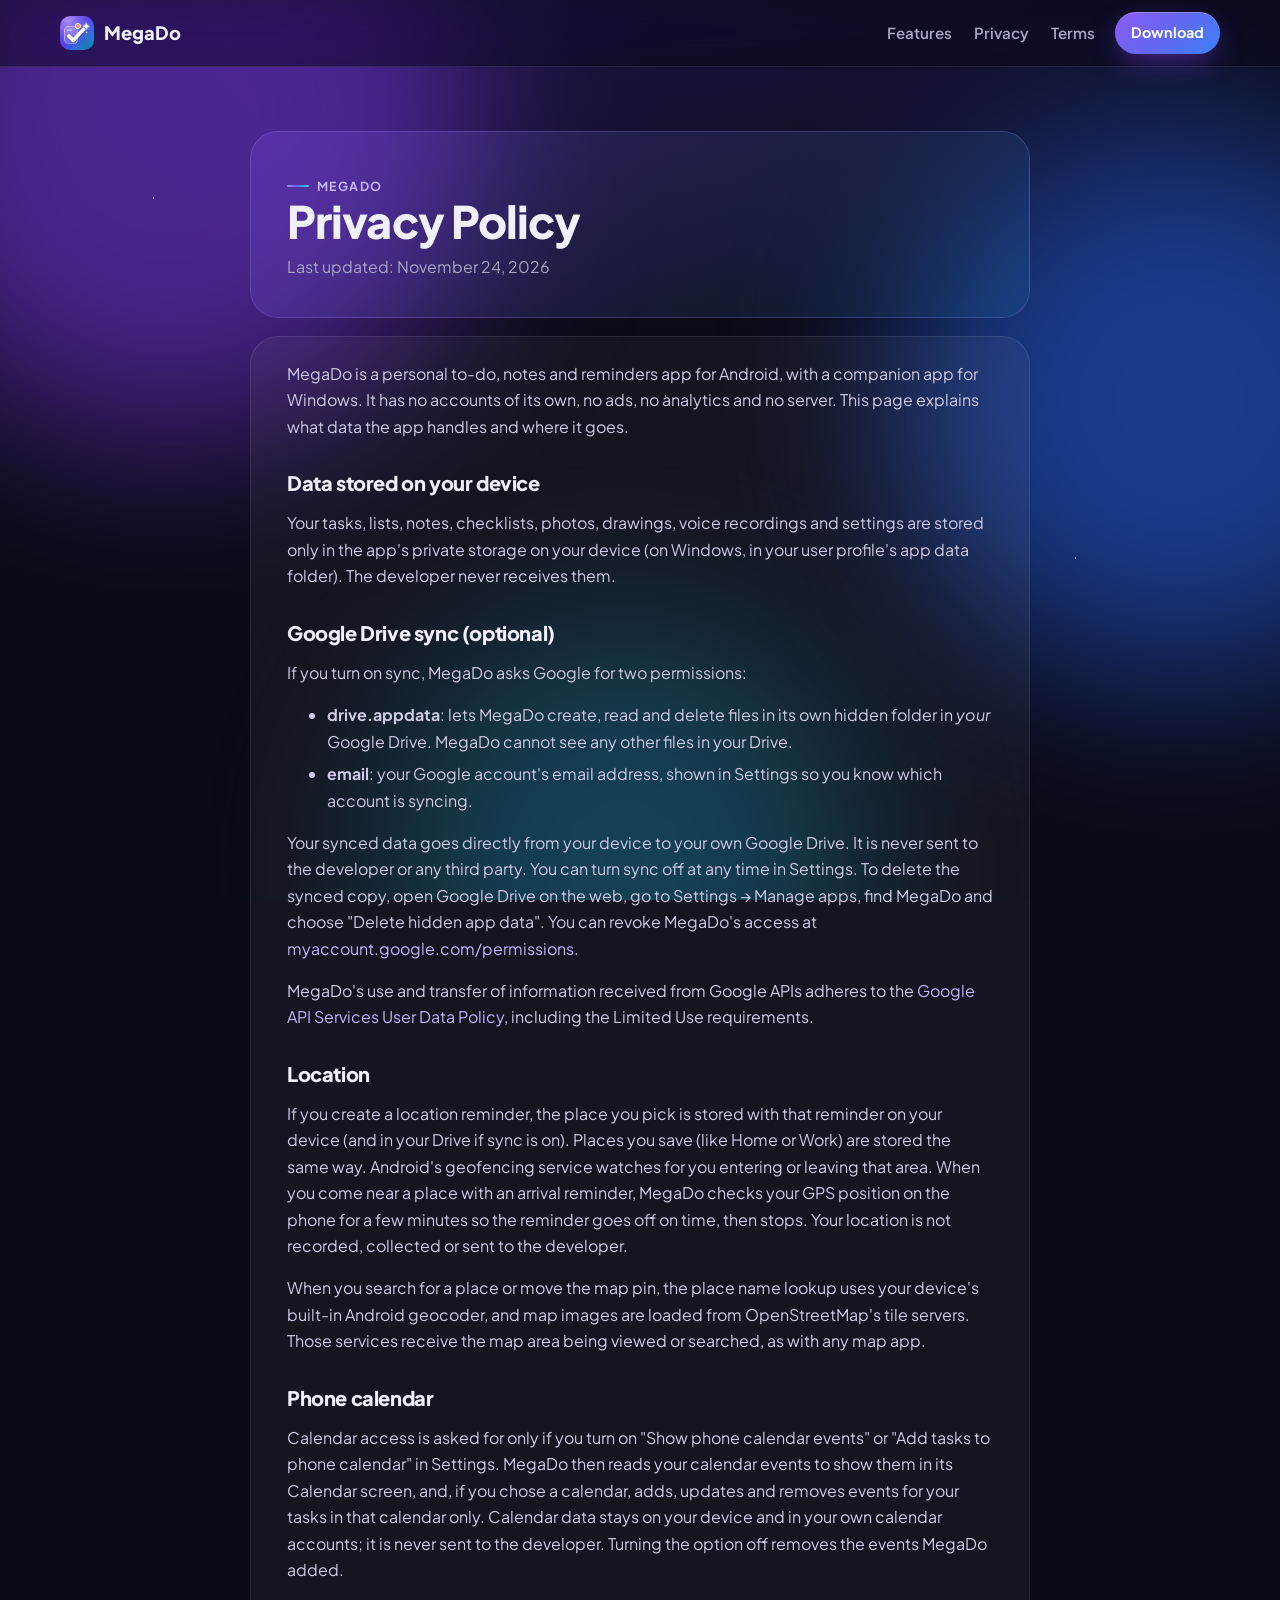
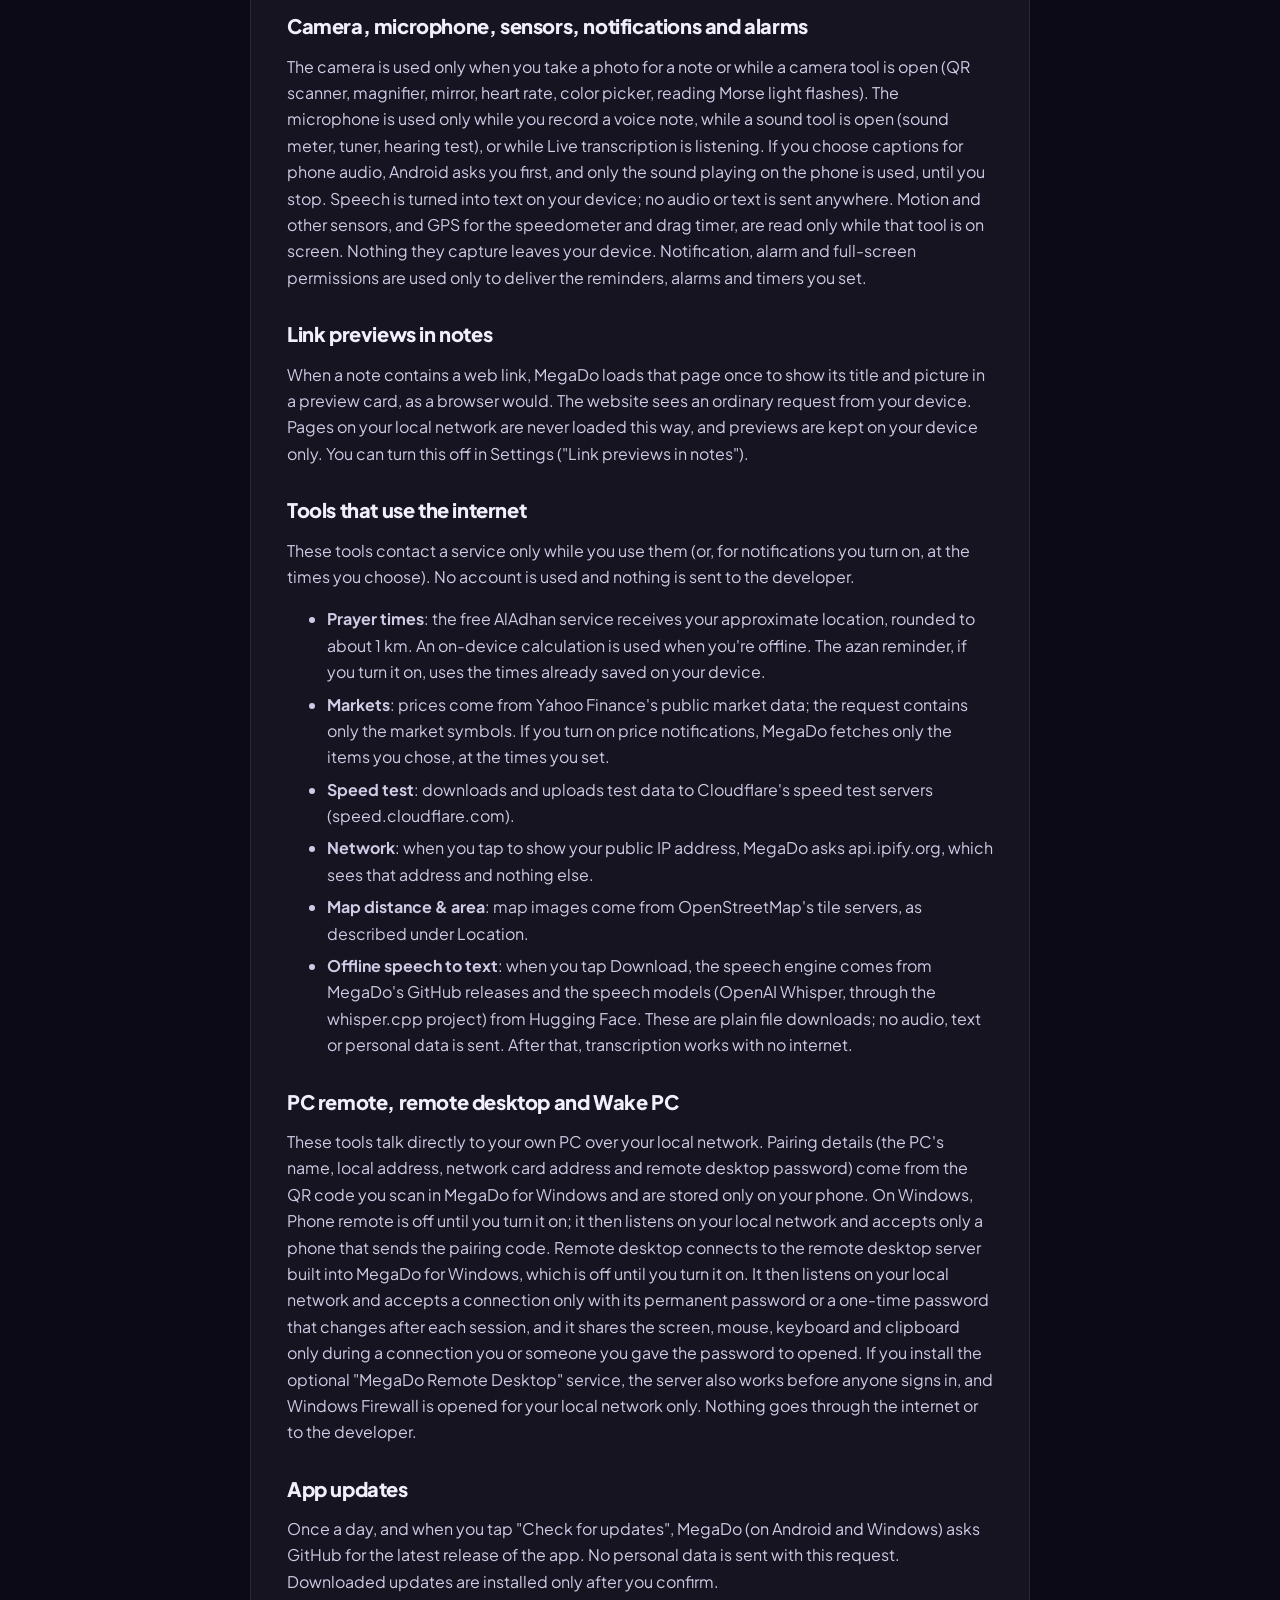
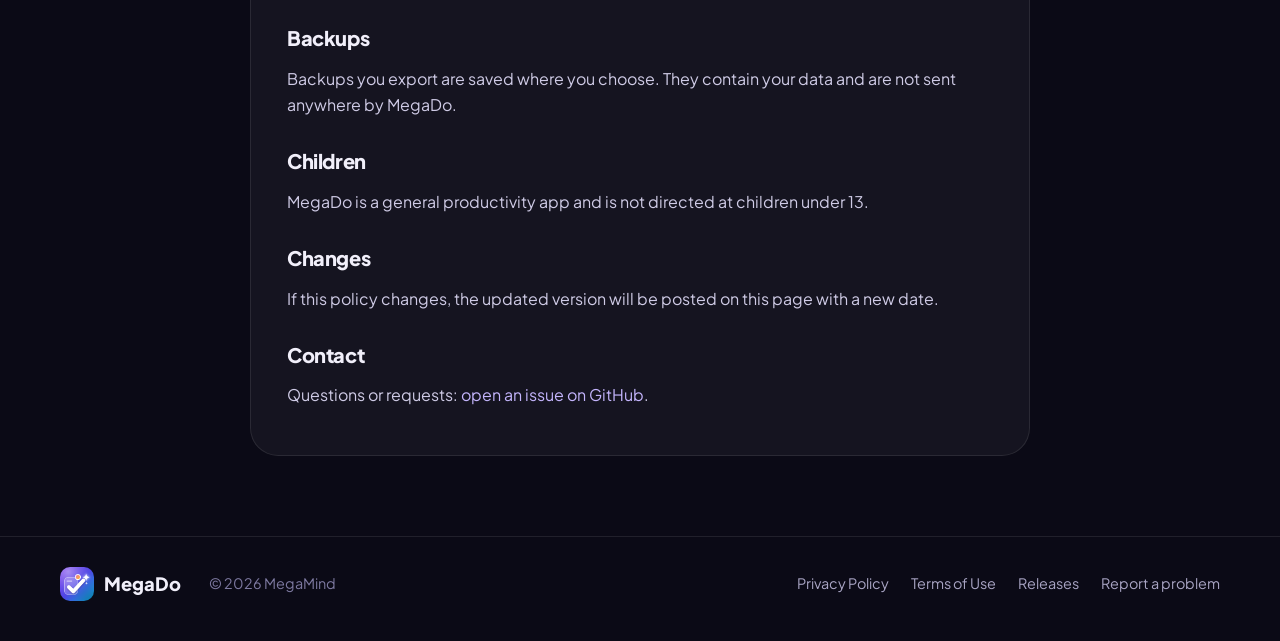
==== commit 37343f99: "Site: 77 tools (56 on Windows), offline live transcription, built-in remote desktop - Live transcrip" ====
--- a/privacy.html
+++ b/privacy.html
@@ -28,7 +28,7 @@
 <header>
   <span class="eyebrow">MegaDo</span>
   <h1>Privacy Policy</h1>
-  <p>Last updated: November 20, 2026</p>
+  <p>Last updated: November 24, 2026</p>
 </header>
 <article>
 <p>MegaDo is a personal to-do, notes and reminders app for Android, with a companion app for Windows. It has no accounts of its own, no ads, no analytics and no server. This page explains what data the app handles and where it goes.</p>
@@ -53,7 +53,7 @@
 <p>Calendar access is asked for only if you turn on "Show phone calendar events" or "Add tasks to phone calendar" in Settings. MegaDo then reads your calendar events to show them in its Calendar screen, and, if you chose a calendar, adds, updates and removes events for your tasks in that calendar only. Calendar data stays on your device and in your own calendar accounts; it is never sent to the developer. Turning the option off removes the events MegaDo added.</p>
 
 <h2>Camera, microphone, sensors, notifications and alarms</h2>
-<p>The camera is used only when you take a photo for a note or while a camera tool is open (QR scanner, magnifier, mirror, heart rate, color picker, reading Morse light flashes). The microphone is used only while you record a voice note or while a sound tool is open (sound meter, tuner, hearing test). Motion and other sensors, and GPS for the speedometer and drag timer, are read only while that tool is on screen. Nothing they capture leaves your device. Notification, alarm and full-screen permissions are used only to deliver the reminders, alarms and timers you set.</p>
+<p>The camera is used only when you take a photo for a note or while a camera tool is open (QR scanner, magnifier, mirror, heart rate, color picker, reading Morse light flashes). The microphone is used only while you record a voice note, while a sound tool is open (sound meter, tuner, hearing test), or while Live transcription is listening. If you choose captions for phone audio, Android asks you first, and only the sound playing on the phone is used, until you stop. Speech is turned into text on your device; no audio or text is sent anywhere. Motion and other sensors, and GPS for the speedometer and drag timer, are read only while that tool is on screen. Nothing they capture leaves your device. Notification, alarm and full-screen permissions are used only to deliver the reminders, alarms and timers you set.</p>
 
 <h2>Link previews in notes</h2>
 <p>When a note contains a web link, MegaDo loads that page once to show its title and picture in a preview card, as a browser would. The website sees an ordinary request from your device. Pages on your local network are never loaded this way, and previews are kept on your device only. You can turn this off in Settings ("Link previews in notes").</p>
@@ -66,10 +66,11 @@
   <li><b>Speed test</b>: downloads and uploads test data to Cloudflare's speed test servers (speed.cloudflare.com).</li>
   <li><b>Network</b>: when you tap to show your public IP address, MegaDo asks api.ipify.org, which sees that address and nothing else.</li>
   <li><b>Map distance &amp; area</b>: map images come from OpenStreetMap's tile servers, as described under Location.</li>
+  <li><b>Offline speech to text</b>: when you tap Download, the speech engine comes from MegaDo's GitHub releases and the speech models (OpenAI Whisper, through the whisper.cpp project) from Hugging Face. These are plain file downloads; no audio, text or personal data is sent. After that, transcription works with no internet.</li>
 </ul>
 
 <h2>PC remote, remote desktop and Wake PC</h2>
-<p>These tools talk directly to your own PC over your local network. Pairing details (the PC's name, local address, network card address and remote desktop password) come from the QR code you scan in MegaDo for Windows and are stored only on your phone. On Windows, Phone remote is off until you turn it on; it then listens on your local network and accepts only a phone that sends the pairing code. Remote desktop connects to the TightVNC server you install on the PC. Nothing goes through the internet or to the developer.</p>
+<p>These tools talk directly to your own PC over your local network. Pairing details (the PC's name, local address, network card address and remote desktop password) come from the QR code you scan in MegaDo for Windows and are stored only on your phone. On Windows, Phone remote is off until you turn it on; it then listens on your local network and accepts only a phone that sends the pairing code. Remote desktop connects to the remote desktop server built into MegaDo for Windows, which is off until you turn it on. It then listens on your local network and accepts a connection only with its permanent password or a one-time password that changes after each session, and it shares the screen, mouse, keyboard and clipboard only during a connection you or someone you gave the password to opened. If you install the optional "MegaDo Remote Desktop" service, the server also works before anyone signs in, and Windows Firewall is opened for your local network only. Nothing goes through the internet or to the developer.</p>
 
 <h2>App updates</h2>
 <p>Once a day, and when you tap "Check for updates", MegaDo (on Android and Windows) asks GitHub for the latest release of the app. No personal data is sent with this request. Downloaded updates are installed only after you confirm.</p>
--- a/style.css
+++ b/style.css
@@ -162,6 +162,8 @@
 .feature .ico svg { width: 24px; height: 24px; }
 .feature h3 { font-size: 1.12rem; font-weight: 800; margin-bottom: 6px; }
 .feature p { margin: 0; color: var(--muted); font-size: .95rem; }
+.feature h3 .new { display: inline-block; vertical-align: middle; margin-left: 6px; padding: 2px 8px; border-radius: 999px; background: var(--grad);
+  color: #fff; font-size: .68rem; font-weight: 700; letter-spacing: .04em; text-transform: uppercase; }
 .feature.big { grid-column: span 2; display: grid; grid-template-columns: 1fr 1.1fr; gap: 28px; align-items: center; }
 @media (max-width: 960px) { .features { grid-template-columns: 1fr 1fr; } }
 @media (max-width: 640px) { .features { grid-template-columns: 1fr; } .feature.big { grid-column: auto; grid-template-columns: 1fr; } }
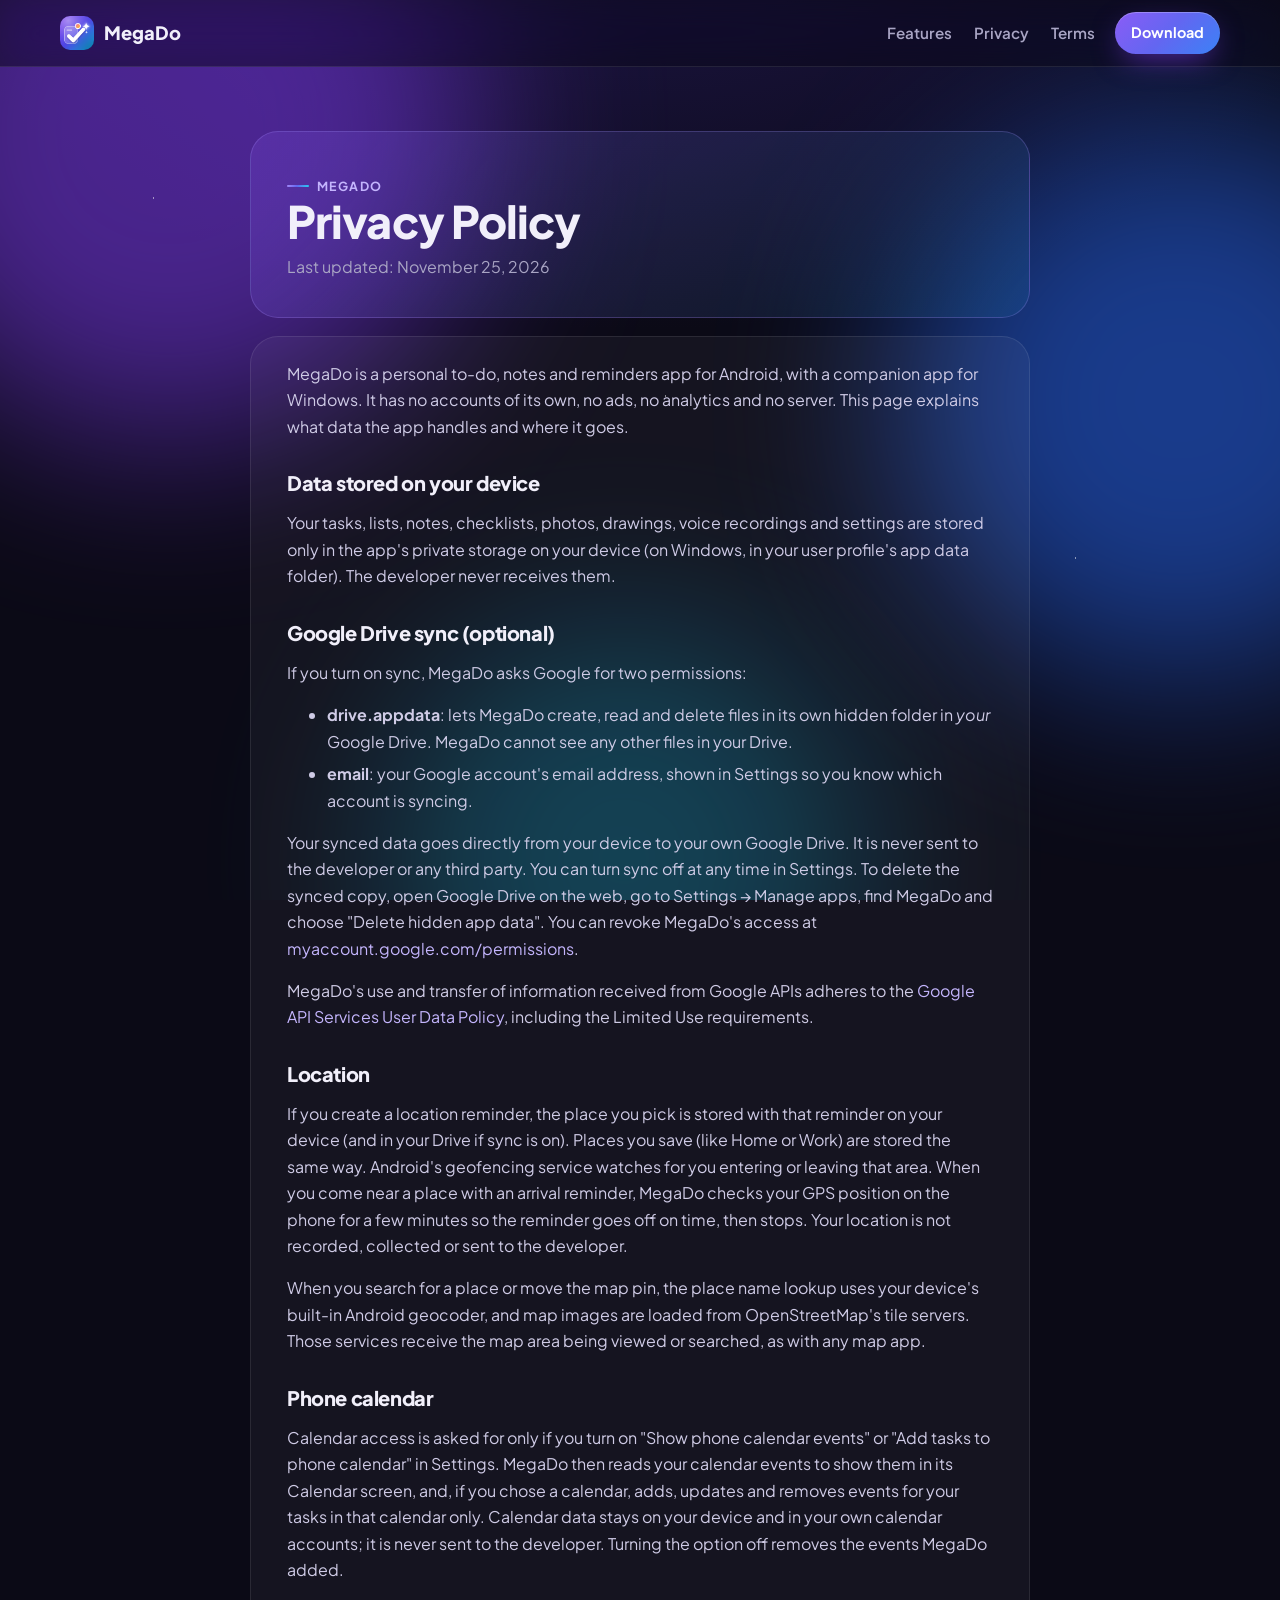
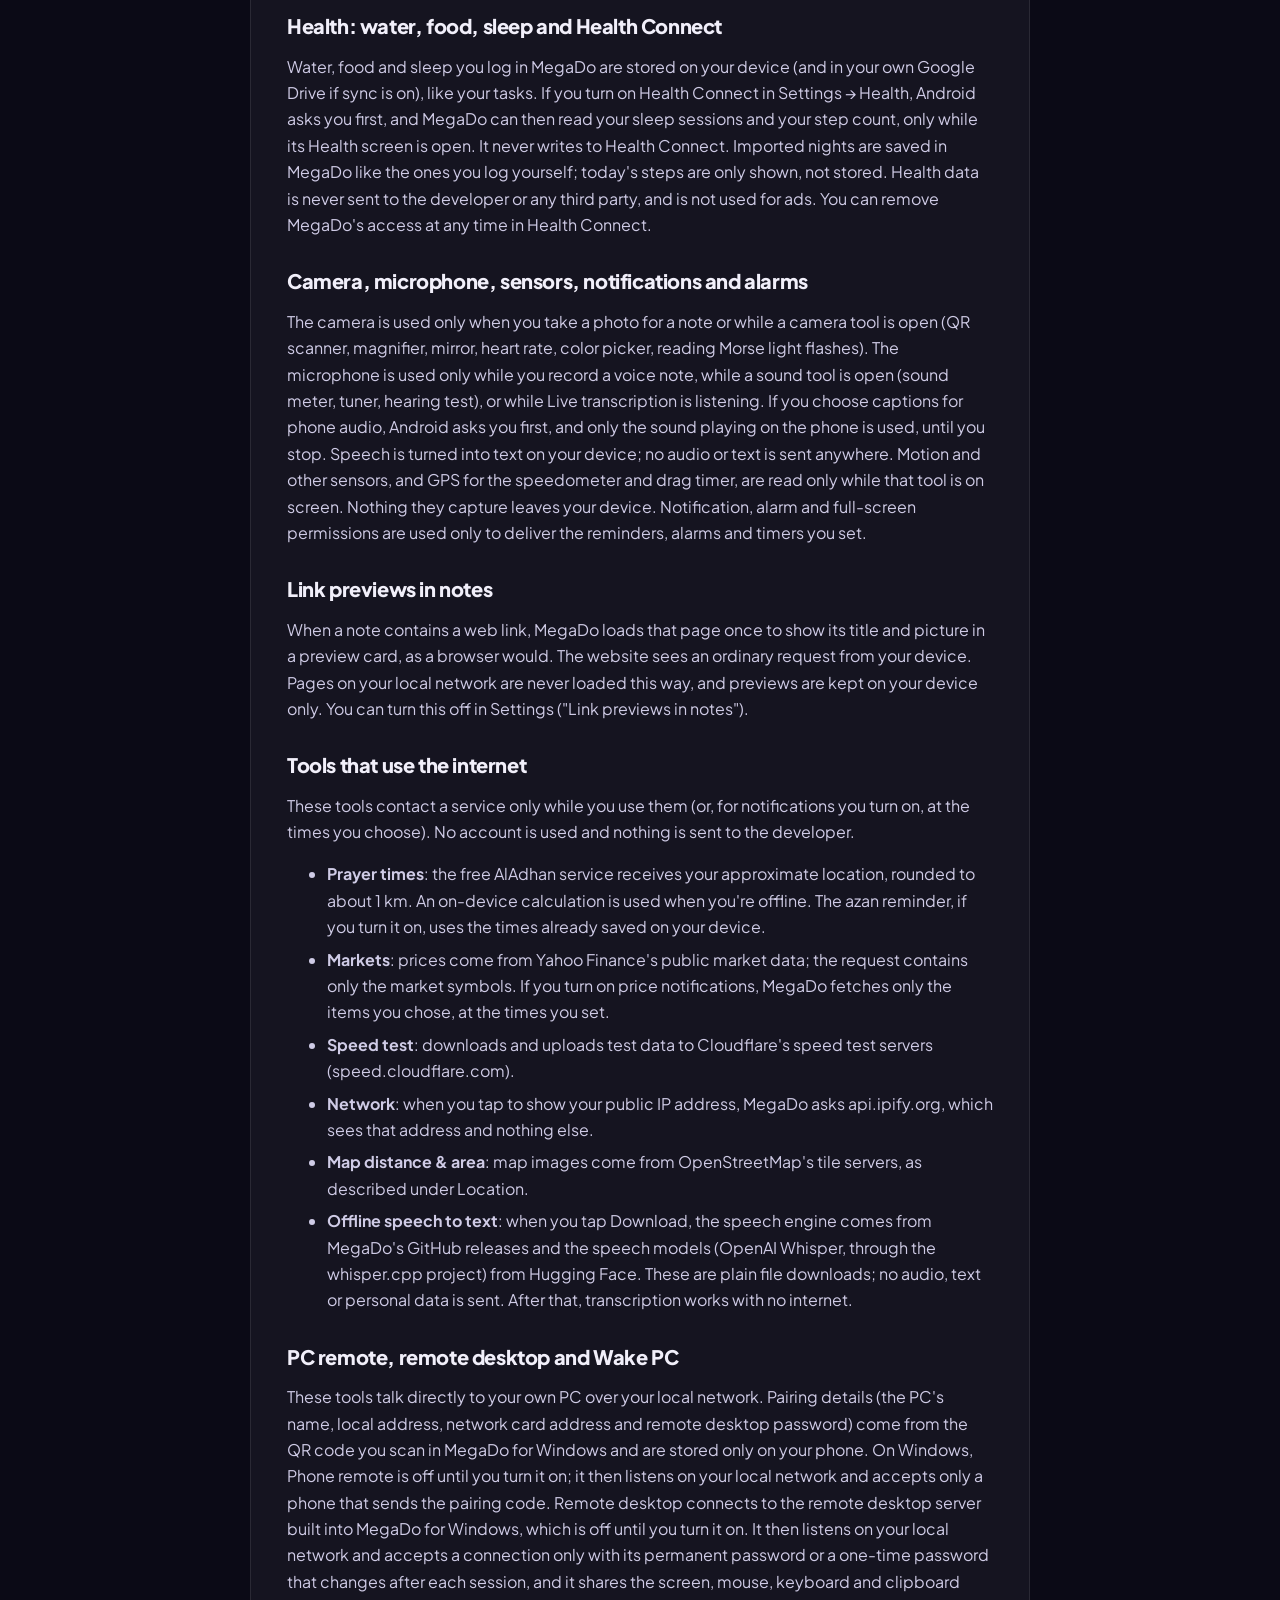
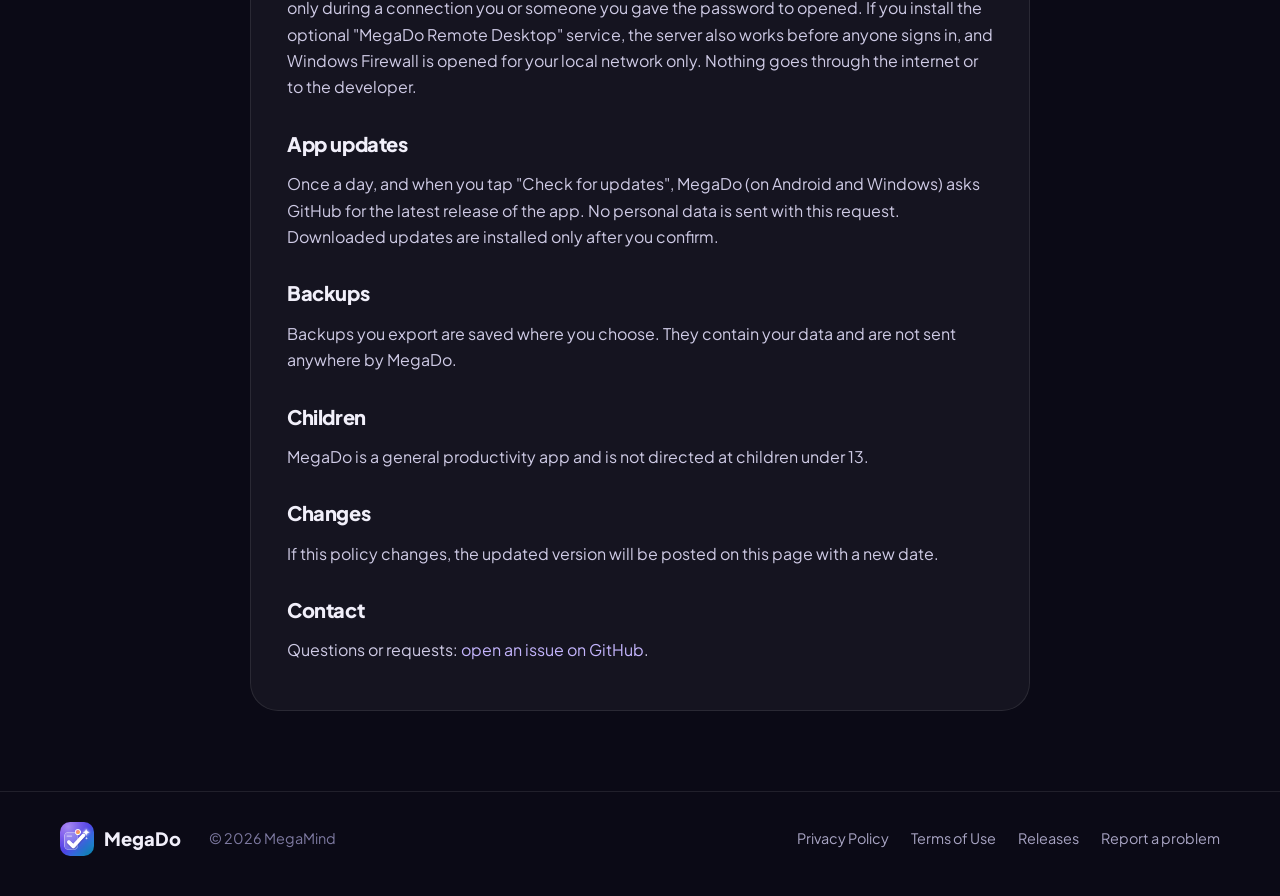
==== commit 2ec10fbc: "Privacy: Health (water, food, sleep) and Health Connect read access" ====
--- a/privacy.html
+++ b/privacy.html
@@ -28,7 +28,7 @@
 <header>
   <span class="eyebrow">MegaDo</span>
   <h1>Privacy Policy</h1>
-  <p>Last updated: November 24, 2026</p>
+  <p>Last updated: November 25, 2026</p>
 </header>
 <article>
 <p>MegaDo is a personal to-do, notes and reminders app for Android, with a companion app for Windows. It has no accounts of its own, no ads, no analytics and no server. This page explains what data the app handles and where it goes.</p>
@@ -51,6 +51,9 @@
 
 <h2>Phone calendar</h2>
 <p>Calendar access is asked for only if you turn on "Show phone calendar events" or "Add tasks to phone calendar" in Settings. MegaDo then reads your calendar events to show them in its Calendar screen, and, if you chose a calendar, adds, updates and removes events for your tasks in that calendar only. Calendar data stays on your device and in your own calendar accounts; it is never sent to the developer. Turning the option off removes the events MegaDo added.</p>
+
+<h2>Health: water, food, sleep and Health Connect</h2>
+<p>Water, food and sleep you log in MegaDo are stored on your device (and in your own Google Drive if sync is on), like your tasks. If you turn on Health Connect in Settings &rarr; Health, Android asks you first, and MegaDo can then read your sleep sessions and your step count, only while its Health screen is open. It never writes to Health Connect. Imported nights are saved in MegaDo like the ones you log yourself; today's steps are only shown, not stored. Health data is never sent to the developer or any third party, and is not used for ads. You can remove MegaDo's access at any time in Health Connect.</p>
 
 <h2>Camera, microphone, sensors, notifications and alarms</h2>
 <p>The camera is used only when you take a photo for a note or while a camera tool is open (QR scanner, magnifier, mirror, heart rate, color picker, reading Morse light flashes). The microphone is used only while you record a voice note, while a sound tool is open (sound meter, tuner, hearing test), or while Live transcription is listening. If you choose captions for phone audio, Android asks you first, and only the sound playing on the phone is used, until you stop. Speech is turned into text on your device; no audio or text is sent anywhere. Motion and other sensors, and GPS for the speedometer and drag timer, are read only while that tool is on screen. Nothing they capture leaves your device. Notification, alarm and full-screen permissions are used only to deliver the reminders, alarms and timers you set.</p>
--- a/style.css
+++ b/style.css
@@ -269,6 +269,11 @@
 
 /* ── Screenshot viewer (click a screenshot to see it big) ── */
 .shots img { cursor: zoom-in; }
+/* Windows app screenshot: one wide image under the Windows heading. */
+.desk-shot { margin: 40px auto 0; max-width: 980px; }
+.desk-shot img { width: 100%; height: auto; display: block; border-radius: 14px; border: 1px solid var(--line); cursor: zoom-in;
+  box-shadow: 0 40px 80px -36px rgba(0,0,0,.95), 0 0 0 1px rgba(255,255,255,.03); }
+.desk-shot figcaption { text-align: center; color: var(--muted); font-size: .9rem; margin-top: 12px; font-weight: 600; }
 .lb { position: fixed; inset: 0; z-index: 100; display: grid; place-items: center; padding: 24px 72px;
   background: rgba(6, 5, 14, .88); backdrop-filter: blur(14px); -webkit-backdrop-filter: blur(14px);
   opacity: 0; transition: opacity .2s ease; }
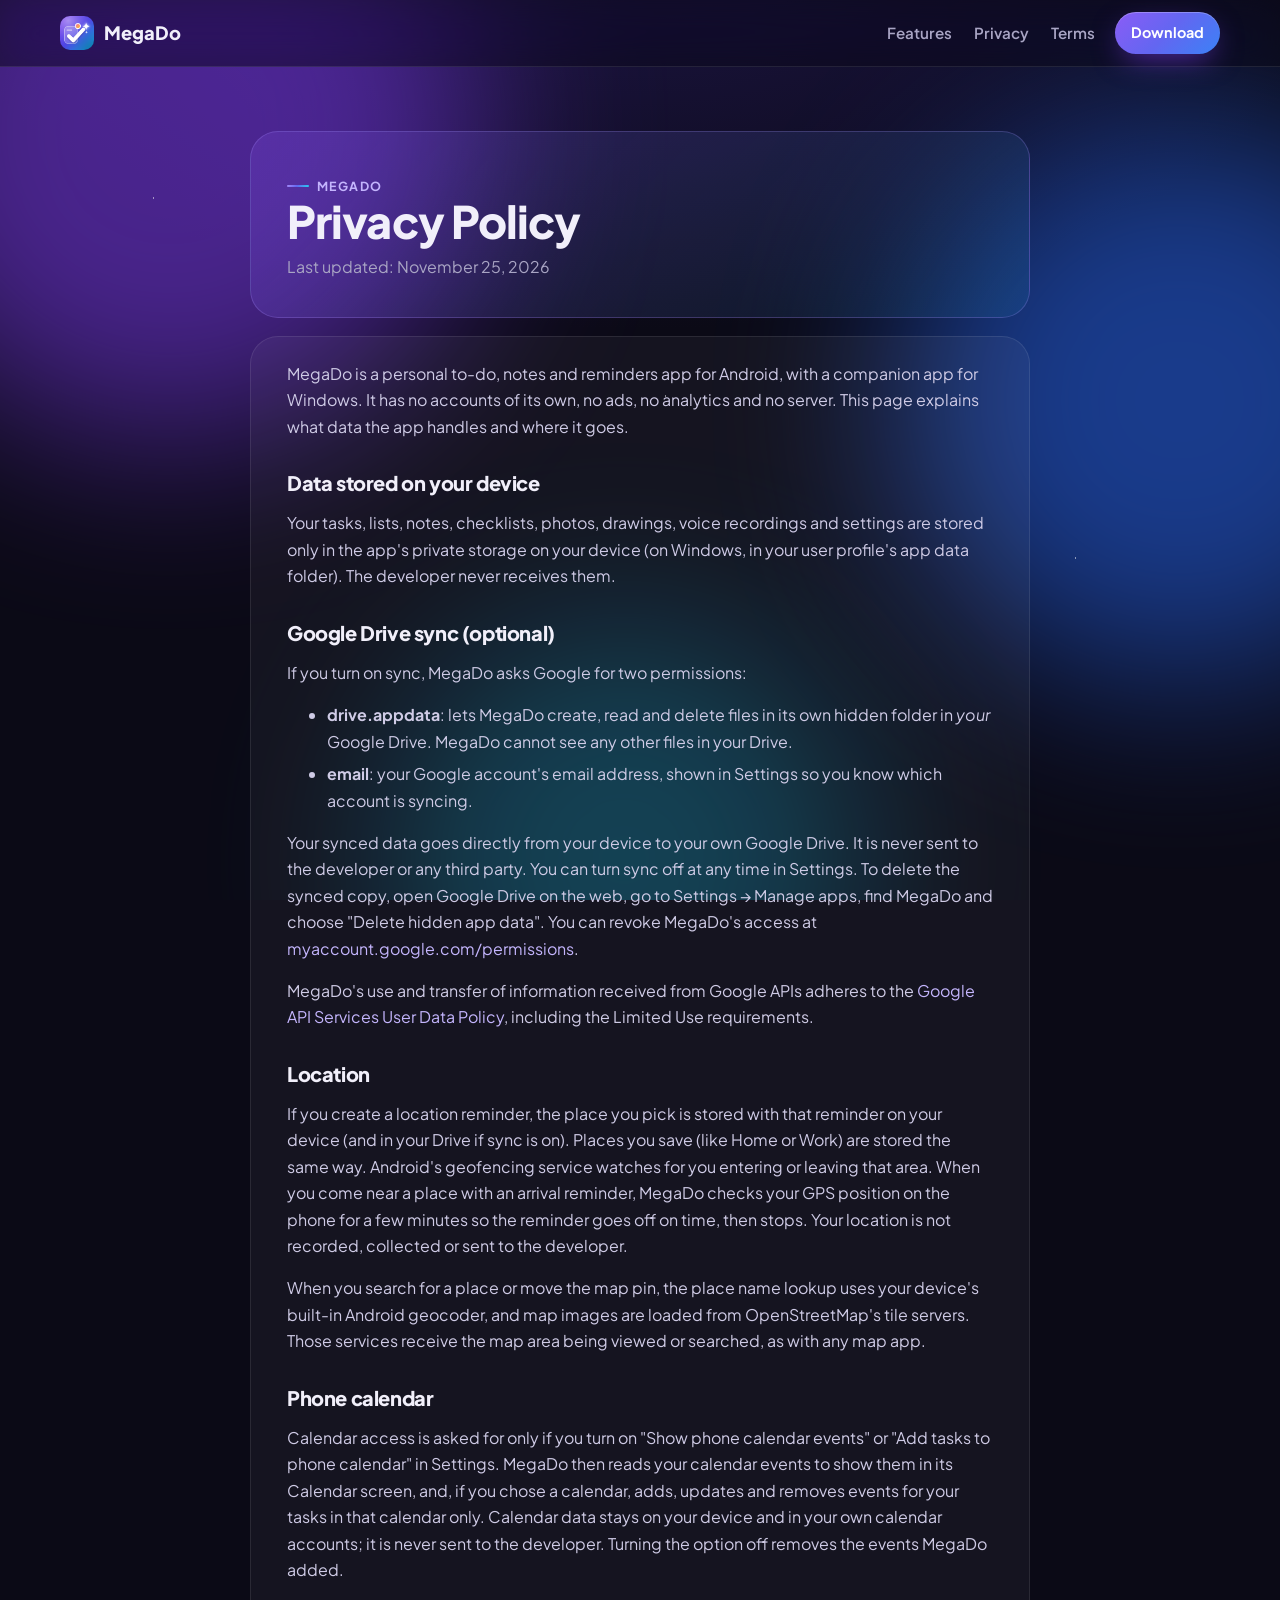
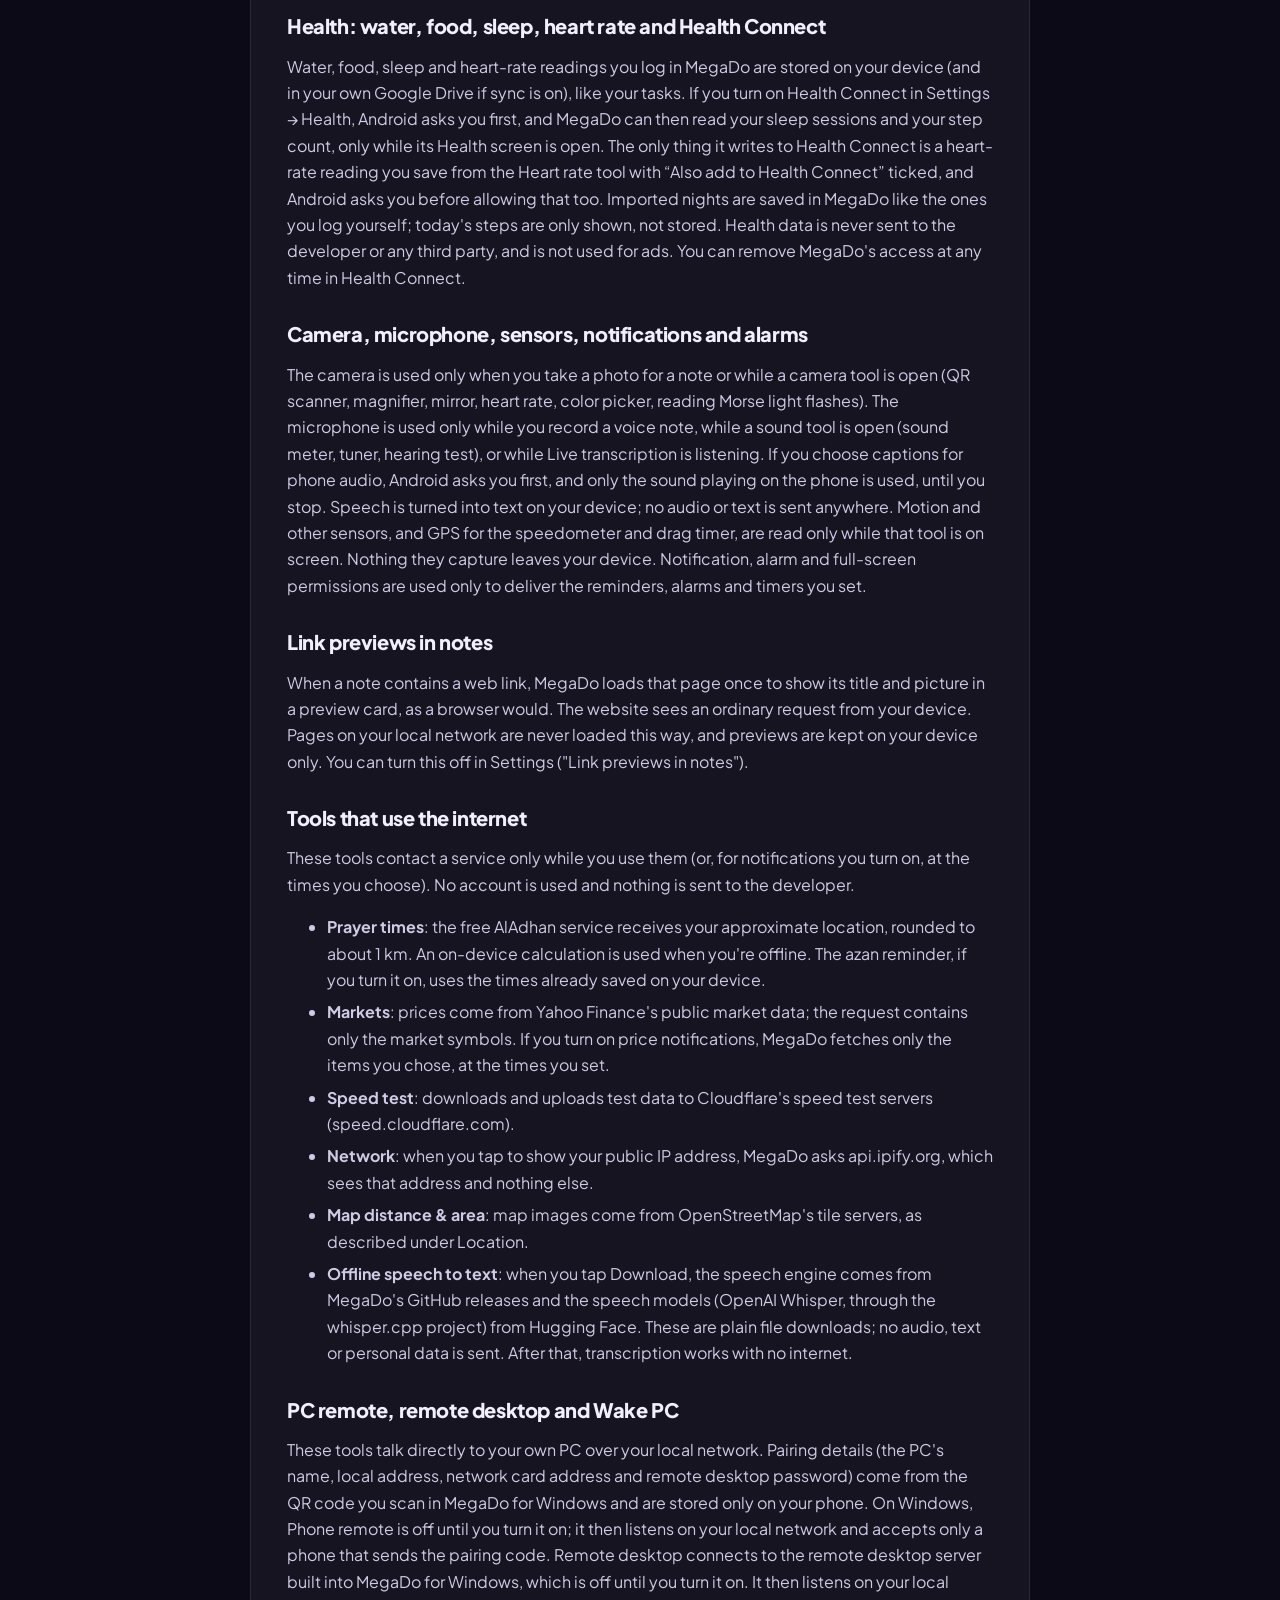
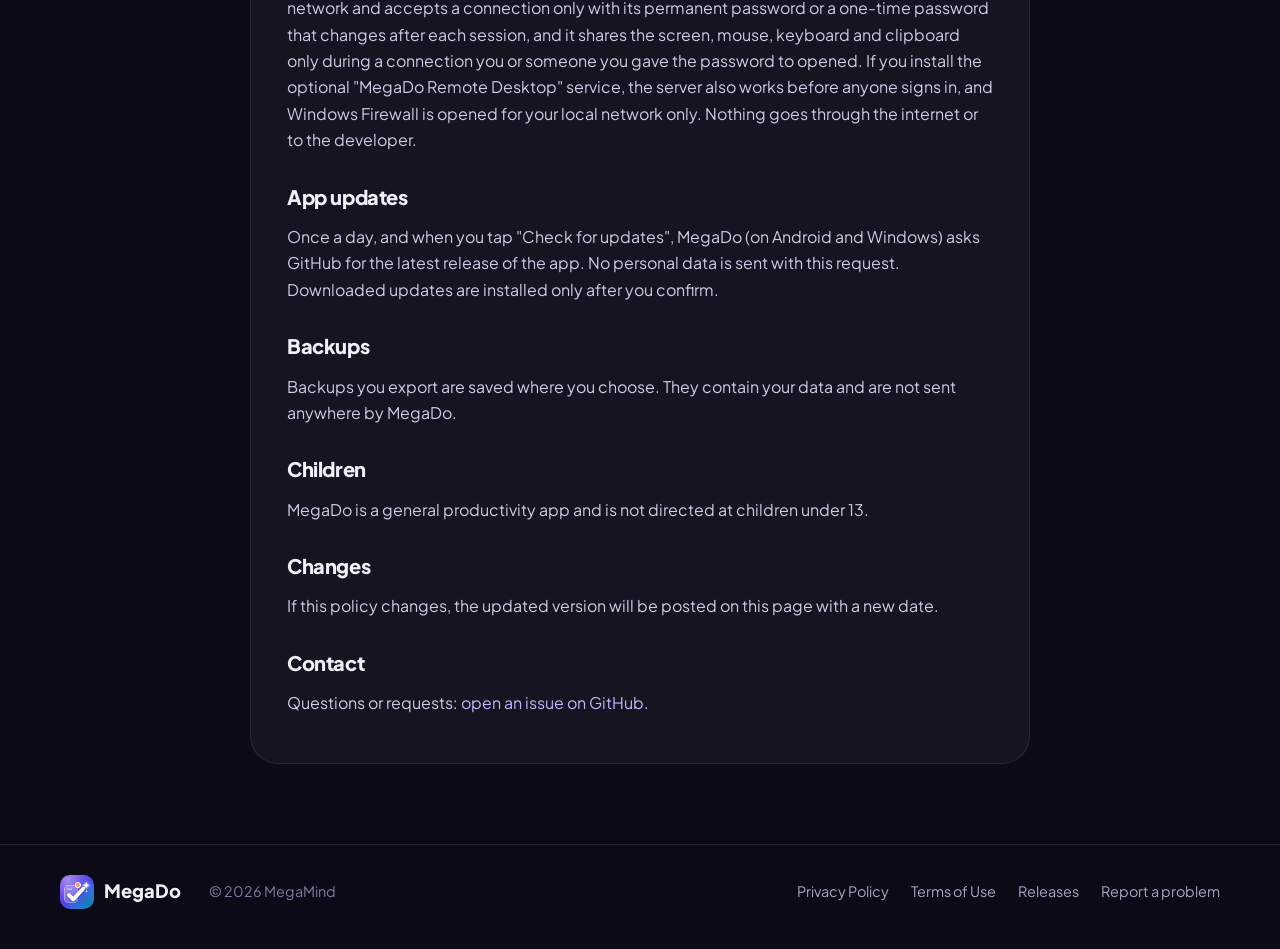
==== commit 308401fd: "Privacy: heart-rate readings, optional write to Health Connect" ====
--- a/privacy.html
+++ b/privacy.html
@@ -52,8 +52,8 @@
 <h2>Phone calendar</h2>
 <p>Calendar access is asked for only if you turn on "Show phone calendar events" or "Add tasks to phone calendar" in Settings. MegaDo then reads your calendar events to show them in its Calendar screen, and, if you chose a calendar, adds, updates and removes events for your tasks in that calendar only. Calendar data stays on your device and in your own calendar accounts; it is never sent to the developer. Turning the option off removes the events MegaDo added.</p>
 
-<h2>Health: water, food, sleep and Health Connect</h2>
-<p>Water, food and sleep you log in MegaDo are stored on your device (and in your own Google Drive if sync is on), like your tasks. If you turn on Health Connect in Settings &rarr; Health, Android asks you first, and MegaDo can then read your sleep sessions and your step count, only while its Health screen is open. It never writes to Health Connect. Imported nights are saved in MegaDo like the ones you log yourself; today's steps are only shown, not stored. Health data is never sent to the developer or any third party, and is not used for ads. You can remove MegaDo's access at any time in Health Connect.</p>
+<h2>Health: water, food, sleep, heart rate and Health Connect</h2>
+<p>Water, food, sleep and heart-rate readings you log in MegaDo are stored on your device (and in your own Google Drive if sync is on), like your tasks. If you turn on Health Connect in Settings &rarr; Health, Android asks you first, and MegaDo can then read your sleep sessions and your step count, only while its Health screen is open. The only thing it writes to Health Connect is a heart-rate reading you save from the Heart rate tool with &ldquo;Also add to Health Connect&rdquo; ticked, and Android asks you before allowing that too. Imported nights are saved in MegaDo like the ones you log yourself; today's steps are only shown, not stored. Health data is never sent to the developer or any third party, and is not used for ads. You can remove MegaDo's access at any time in Health Connect.</p>
 
 <h2>Camera, microphone, sensors, notifications and alarms</h2>
 <p>The camera is used only when you take a photo for a note or while a camera tool is open (QR scanner, magnifier, mirror, heart rate, color picker, reading Morse light flashes). The microphone is used only while you record a voice note, while a sound tool is open (sound meter, tuner, hearing test), or while Live transcription is listening. If you choose captions for phone audio, Android asks you first, and only the sound playing on the phone is used, until you stop. Speech is turned into text on your device; no audio or text is sent anywhere. Motion and other sensors, and GPS for the speedometer and drag timer, are read only while that tool is on screen. Nothing they capture leaves your device. Notification, alarm and full-screen permissions are used only to deliver the reminders, alarms and timers you set.</p>
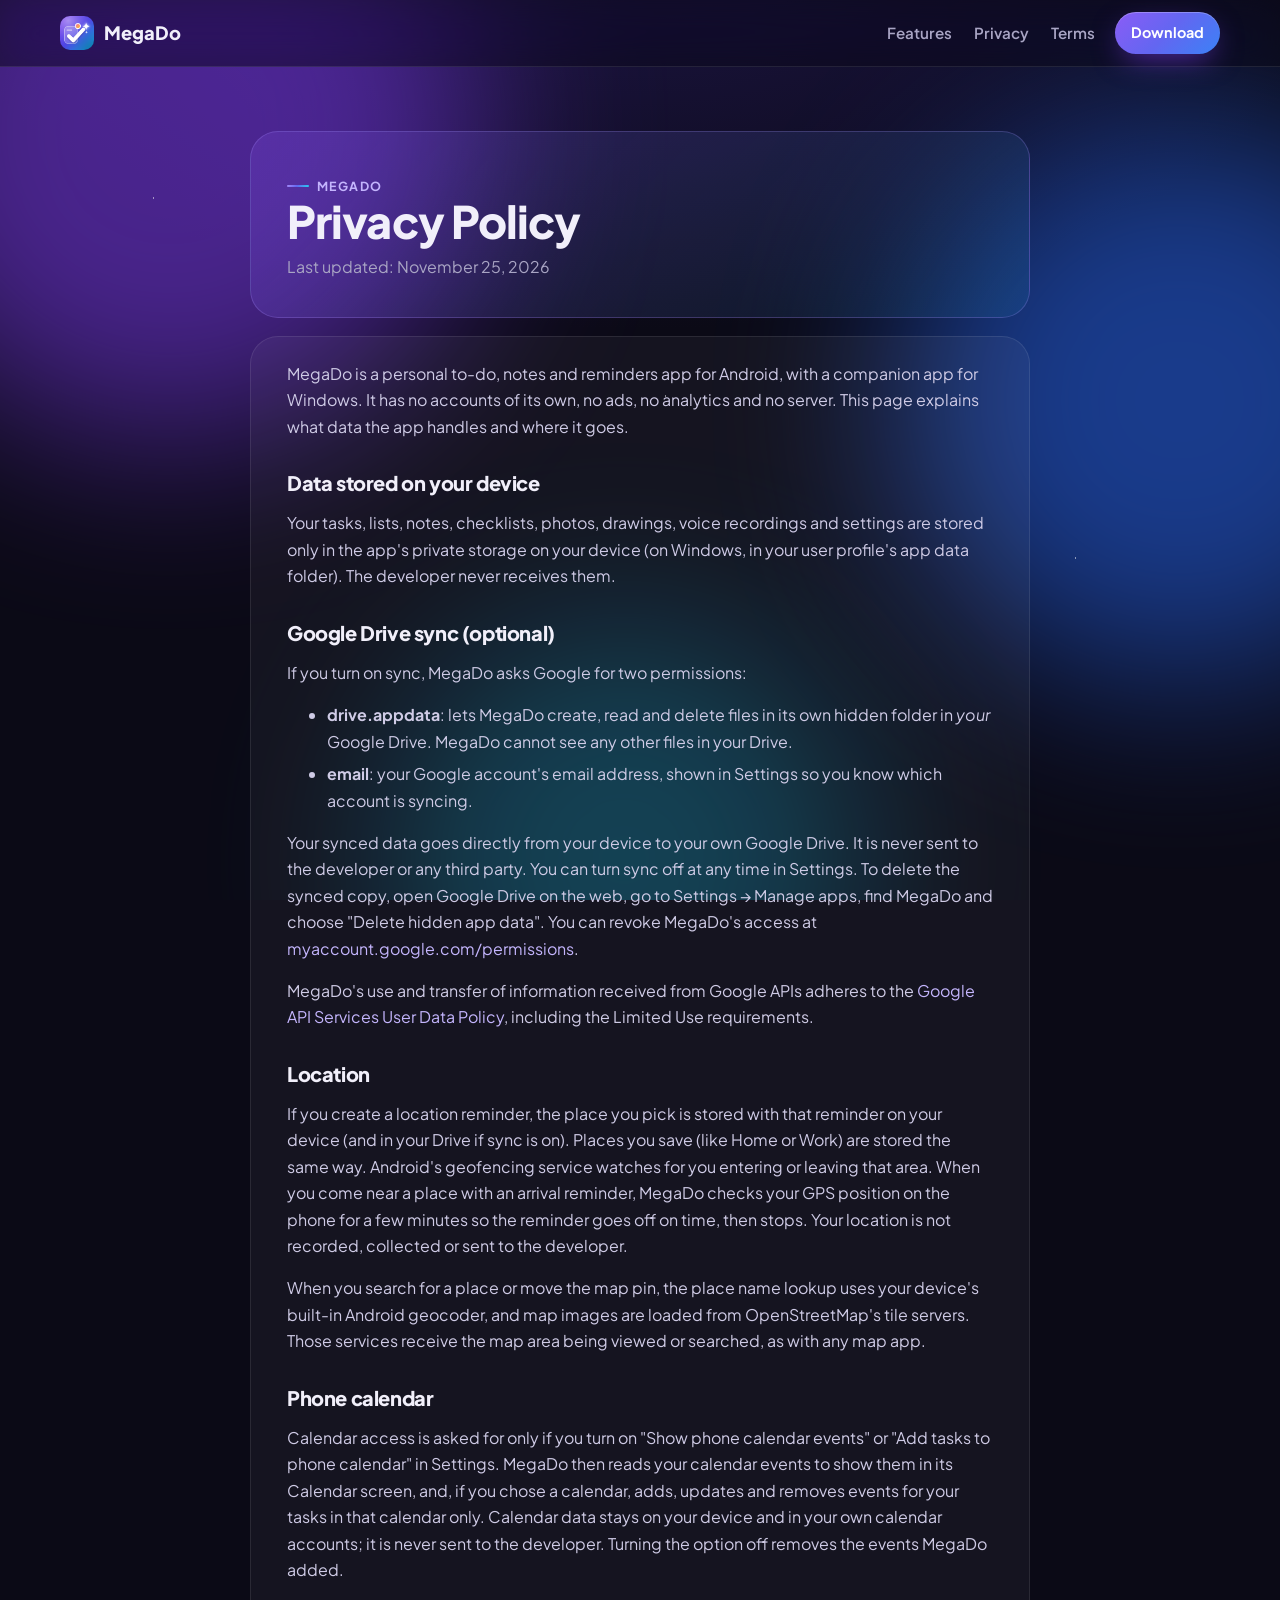
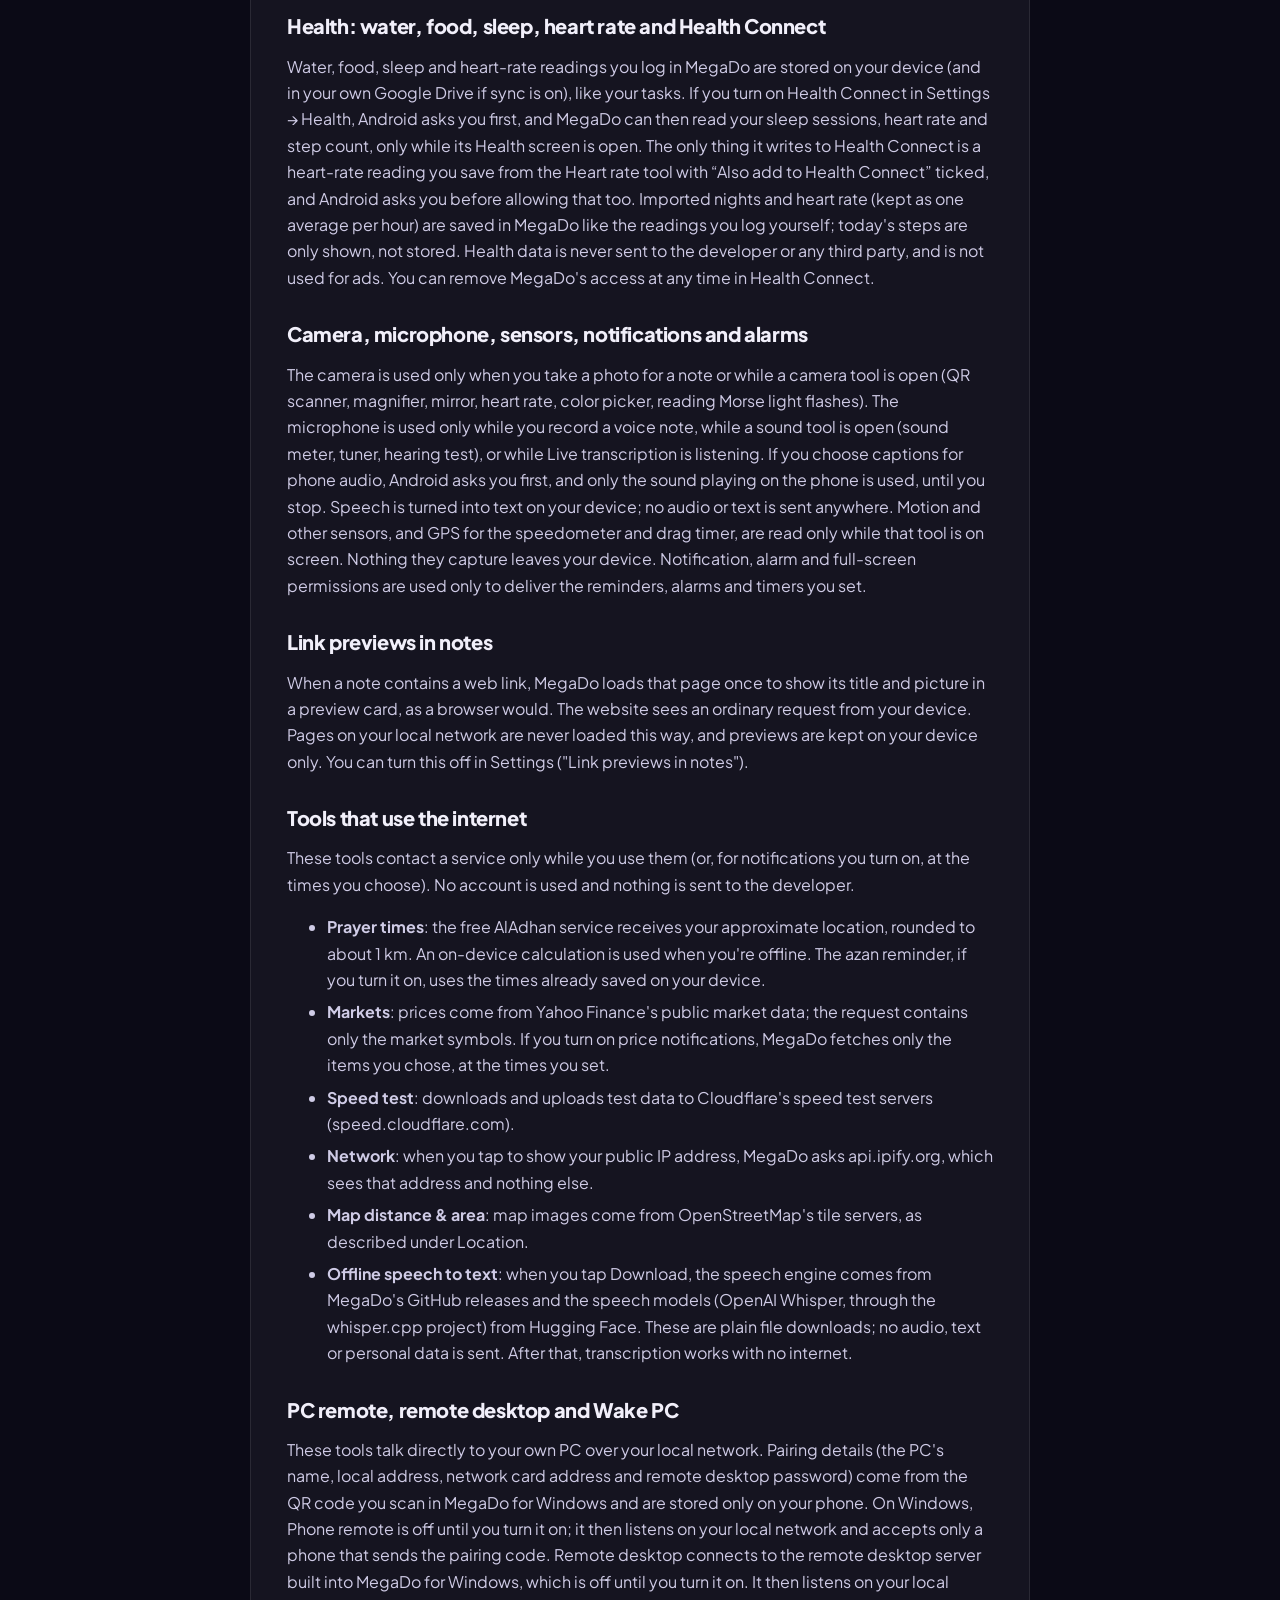
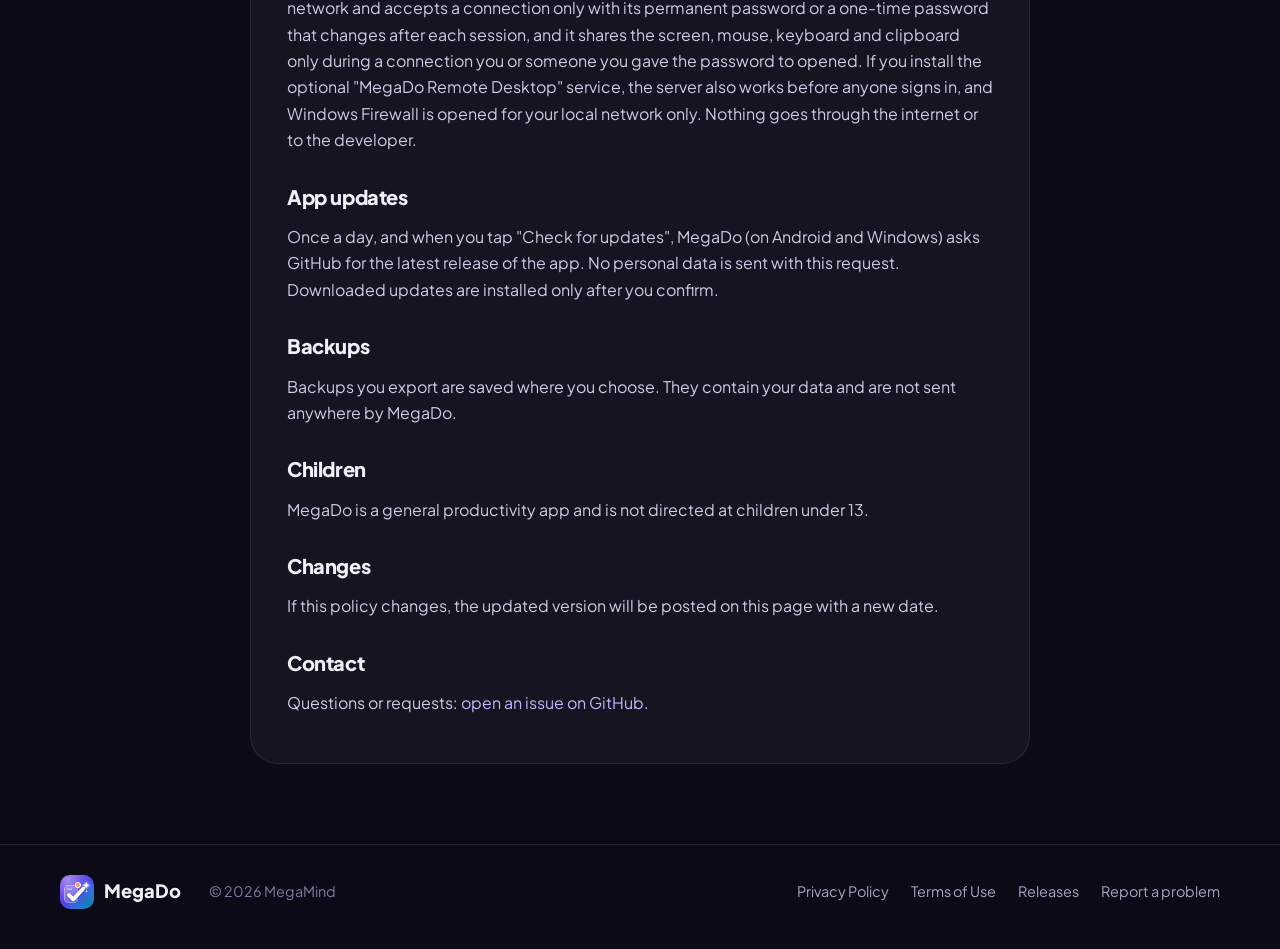
==== commit 3034d276: "Privacy: Health Connect heart rate is read too" ====
--- a/privacy.html
+++ b/privacy.html
@@ -53,7 +53,7 @@
 <p>Calendar access is asked for only if you turn on "Show phone calendar events" or "Add tasks to phone calendar" in Settings. MegaDo then reads your calendar events to show them in its Calendar screen, and, if you chose a calendar, adds, updates and removes events for your tasks in that calendar only. Calendar data stays on your device and in your own calendar accounts; it is never sent to the developer. Turning the option off removes the events MegaDo added.</p>
 
 <h2>Health: water, food, sleep, heart rate and Health Connect</h2>
-<p>Water, food, sleep and heart-rate readings you log in MegaDo are stored on your device (and in your own Google Drive if sync is on), like your tasks. If you turn on Health Connect in Settings &rarr; Health, Android asks you first, and MegaDo can then read your sleep sessions and your step count, only while its Health screen is open. The only thing it writes to Health Connect is a heart-rate reading you save from the Heart rate tool with &ldquo;Also add to Health Connect&rdquo; ticked, and Android asks you before allowing that too. Imported nights are saved in MegaDo like the ones you log yourself; today's steps are only shown, not stored. Health data is never sent to the developer or any third party, and is not used for ads. You can remove MegaDo's access at any time in Health Connect.</p>
+<p>Water, food, sleep and heart-rate readings you log in MegaDo are stored on your device (and in your own Google Drive if sync is on), like your tasks. If you turn on Health Connect in Settings &rarr; Health, Android asks you first, and MegaDo can then read your sleep sessions, heart rate and step count, only while its Health screen is open. The only thing it writes to Health Connect is a heart-rate reading you save from the Heart rate tool with &ldquo;Also add to Health Connect&rdquo; ticked, and Android asks you before allowing that too. Imported nights and heart rate (kept as one average per hour) are saved in MegaDo like the readings you log yourself; today's steps are only shown, not stored. Health data is never sent to the developer or any third party, and is not used for ads. You can remove MegaDo's access at any time in Health Connect.</p>
 
 <h2>Camera, microphone, sensors, notifications and alarms</h2>
 <p>The camera is used only when you take a photo for a note or while a camera tool is open (QR scanner, magnifier, mirror, heart rate, color picker, reading Morse light flashes). The microphone is used only while you record a voice note, while a sound tool is open (sound meter, tuner, hearing test), or while Live transcription is listening. If you choose captions for phone audio, Android asks you first, and only the sound playing on the phone is used, until you stop. Speech is turned into text on your device; no audio or text is sent anywhere. Motion and other sensors, and GPS for the speedometer and drag timer, are read only while that tool is on screen. Nothing they capture leaves your device. Notification, alarm and full-screen permissions are used only to deliver the reminders, alarms and timers you set.</p>
